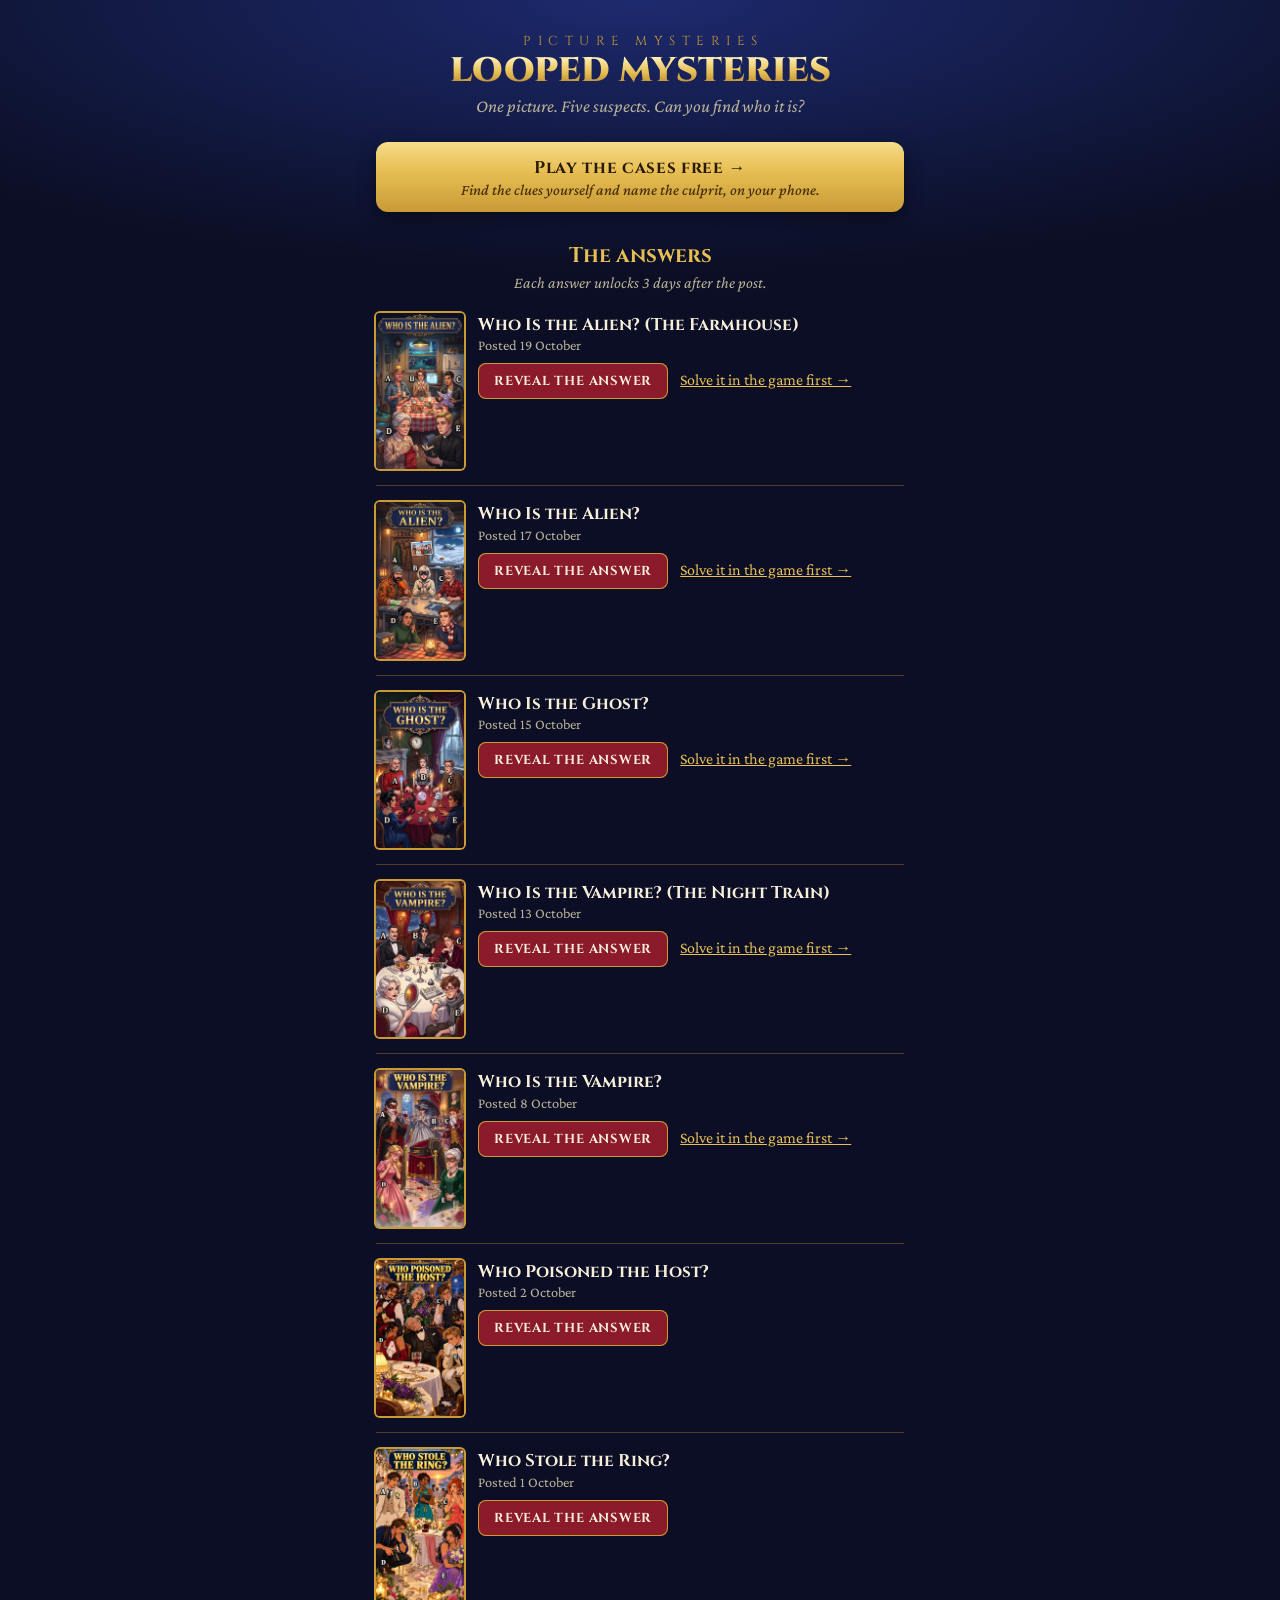
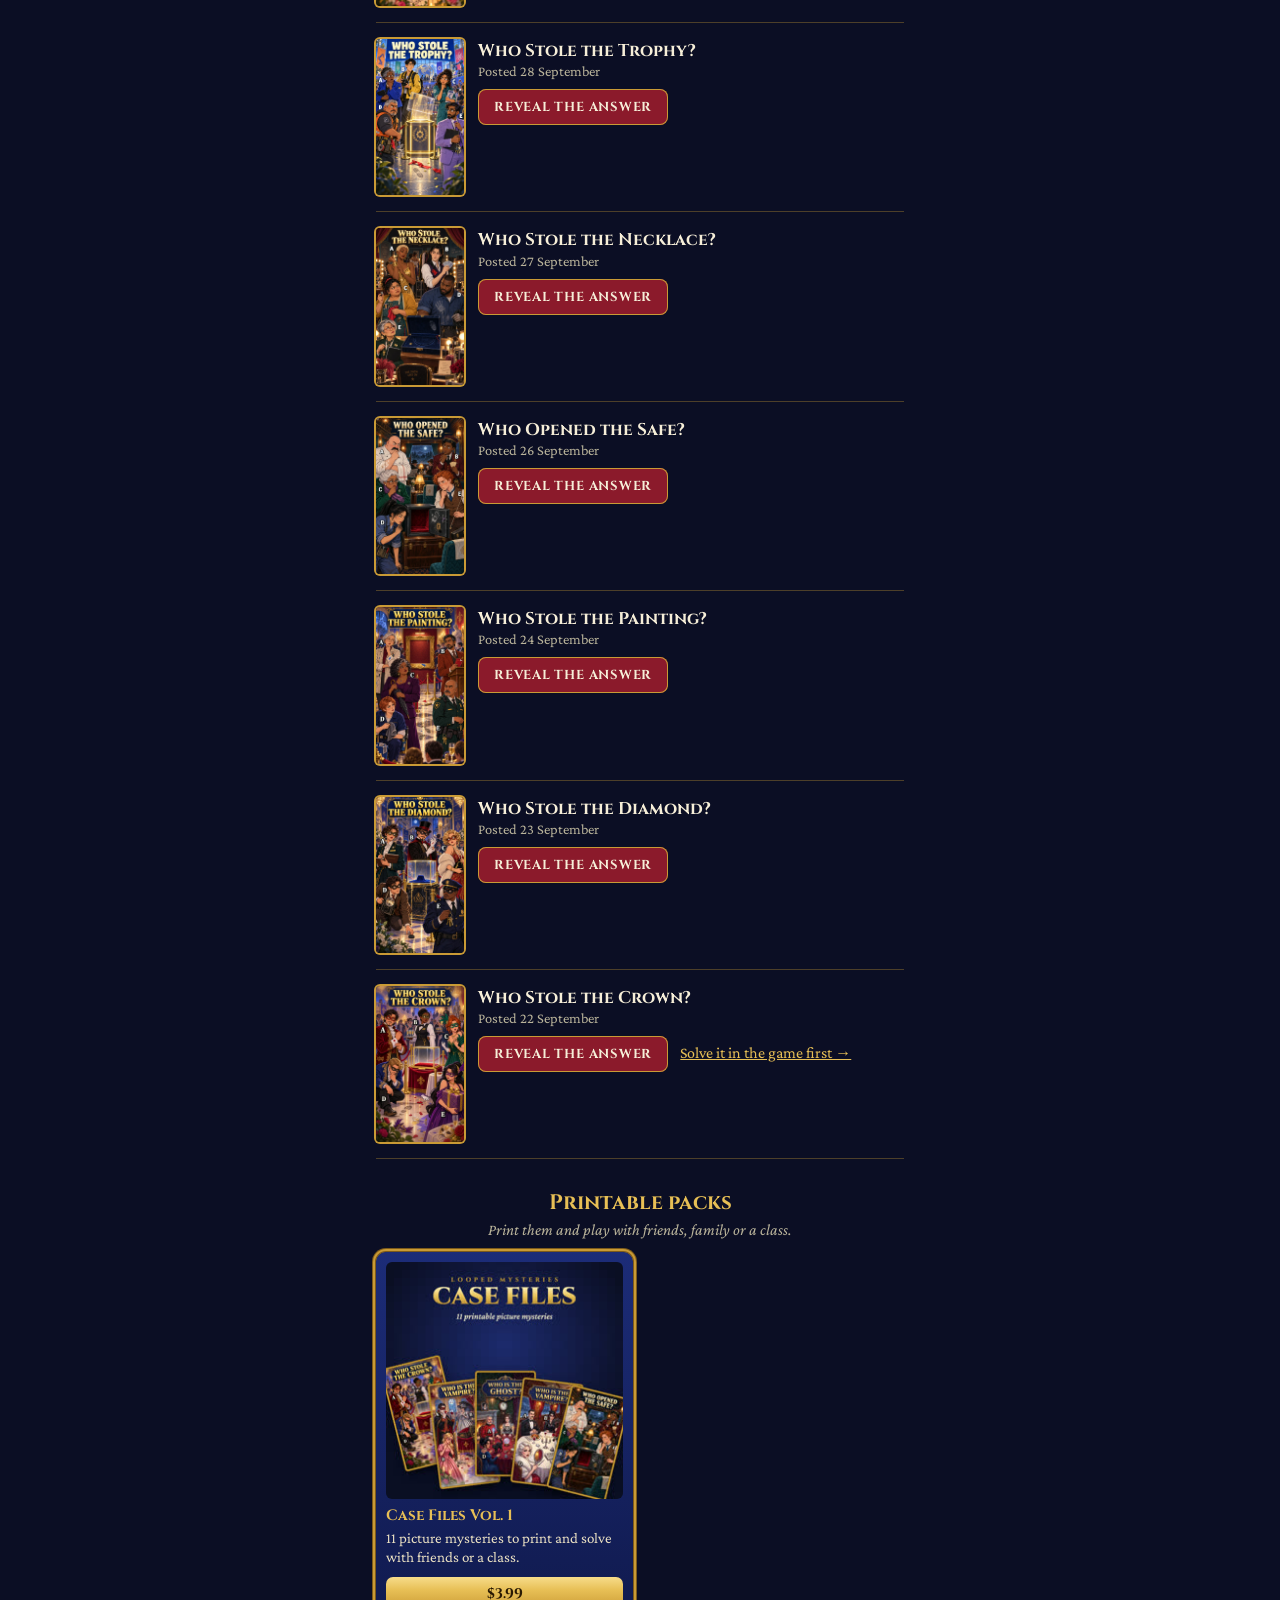
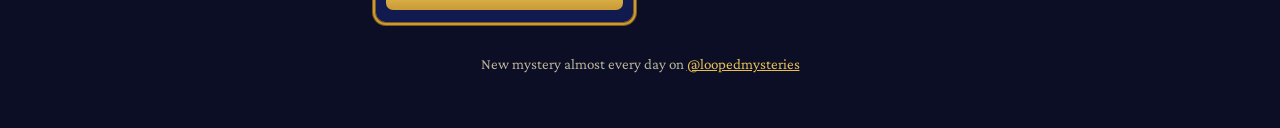
==== looped-mysteries/index.html @ f638a798 "Update Looped Mysteries answers page and game Co-Authored-By: Claude Opus 5.5 <noreply@anthropic.com" ====
<!doctype html>
<html lang="en">
<head>
<meta charset="utf-8" />
<meta name="viewport" content="width=device-width, initial-scale=1" />
<title>Looped Mysteries</title>
<meta name="description" content="Play the Looped Mysteries picture puzzles free on your phone, and check the answers to every case from Instagram." />
<meta name="theme-color" content="#0b0e24" />
<link rel="preconnect" href="https://fonts.googleapis.com" />
<link rel="preconnect" href="https://fonts.gstatic.com" crossorigin />
<link href="https://fonts.googleapis.com/css2?family=Cinzel:wght@700;900&family=Crimson+Pro:ital,wght@0,500;0,700;1,500&display=swap" rel="stylesheet" />
<style>
:root { --gold: #e7bf55; --gold-mid: #c99a35; --gold-deep: #7d5a1a; --ink: #0b0e24; --text: #f6eed8; --muted: #b9b39a; --wine: #8b1a2b; }
* { box-sizing: border-box; }
body { margin: 0; background: radial-gradient(ellipse 120% 50% at 50% 0%, #1d2a6e 0%, var(--ink) 60%) fixed, var(--ink);
  color: var(--text); font-family: 'Crimson Pro', Georgia, serif; font-size: 18px; }
main { max-width: 560px; margin: 0 auto; padding: 32px 16px 56px; }
.display { font-family: 'Cinzel', Georgia, serif; }
header { text-align: center; margin-bottom: 26px; }
header .kicker { font-size: 13px; letter-spacing: 0.5em; padding-left: 0.5em; color: var(--gold-mid); }
header h1 { margin: 4px 0 6px; font-size: 34px; font-weight: 900; line-height: 1.05;
  background: linear-gradient(180deg, #fff1b8 8%, var(--gold) 50%, #b0802a 92%); -webkit-background-clip: text; background-clip: text; color: transparent; }
header p { margin: 0; color: var(--muted); font-style: italic; }
section h2.title { margin: 30px 0 4px; text-align: center; font-family: 'Cinzel', Georgia, serif; font-size: 21px; color: var(--gold); }
section .lead { margin: 0 0 6px; text-align: center; color: var(--muted); font-style: italic; font-size: 16px; }
.packs { display: grid; grid-template-columns: 1fr 1fr; gap: 14px; margin-top: 14px; }
.pack { display: flex; flex-direction: column; padding: 10px 10px 12px; border-radius: 10px; text-decoration: none; color: var(--text);
  background: linear-gradient(180deg, #1c2c78, #101a4e); box-shadow: 0 0 0 1px var(--gold-deep), 0 0 0 3px var(--gold-mid), 0 0 0 4px var(--gold-deep); }
.pack img { width: 100%; aspect-ratio: 1; object-fit: cover; border-radius: 6px; margin-bottom: 8px; }
.pack b { font-family: 'Cinzel', Georgia, serif; font-size: 15px; line-height: 1.2; color: var(--gold); }
.pack span { flex: 1; margin: 4px 0 10px; font-size: 15px; line-height: 1.25; color: #e9dfc2; }
.pack .go { flex: none; margin: 0; padding: 7px 0; border-radius: 7px; text-align: center; background: linear-gradient(180deg, #f7dc8a, var(--gold) 40%, var(--gold-mid));
  color: #2a1a03; font-family: 'Cinzel', Georgia, serif; font-weight: 700; font-size: 14px; }
.solve { display: inline-block; margin-left: 12px; color: var(--gold); font-size: 16px; }
.play { display: block; margin: 0 0 22px; padding: 14px 18px; border-radius: 12px; text-align: center; text-decoration: none;
  background: linear-gradient(180deg, #f7dc8a, var(--gold) 40%, var(--gold-mid)); color: #2a1a03;
  font-family: 'Cinzel', Georgia, serif; font-weight: 700; font-size: 17px; letter-spacing: 0.04em; box-shadow: 0 6px 18px rgba(0,0,0,0.45); }
.play span { display: block; margin-top: 2px; font-family: 'Crimson Pro', Georgia, serif; font-weight: 500; font-style: italic; font-size: 15.5px; letter-spacing: 0; color: #4a3008; }
.cta-free { display: block; margin: 14px 0 0; text-align: center; color: var(--gold); font-size: 16.5px; }
.more { display: inline-block; margin-top: 8px; color: var(--gold); font-size: 16px; }
.case { display: grid; grid-template-columns: 88px minmax(0, 1fr); gap: 14px; padding: 16px 0; border-bottom: 1px solid rgba(201,154,53,0.35); }
.case img { width: 88px; aspect-ratio: 9 / 16; object-fit: cover; border-radius: 4px; box-shadow: 0 0 0 2px var(--gold-mid); }
.case h2 { margin: 2px 0 2px; font-family: 'Cinzel', Georgia, serif; font-size: 17px; line-height: 1.2; }
.case .date { color: var(--muted); font-size: 14.5px; margin-bottom: 10px; }
.reveal { padding: 9px 16px; border: 0; border-radius: 8px; cursor: pointer; background: var(--wine); color: var(--text);
  box-shadow: inset 0 0 0 1px var(--gold-mid); font-family: 'Cinzel', Georgia, serif; font-weight: 700; font-size: 13px; letter-spacing: 0.06em; }
.locked { color: var(--muted); font-style: italic; font-size: 16px; }
.answer { font-size: 17px; line-height: 1.4; }
.answer b { font-family: 'Cinzel', Georgia, serif; color: var(--gold); }
footer { margin-top: 34px; text-align: center; color: var(--muted); font-size: 15px; }
footer a { color: var(--gold); }
</style>
</head>
<body>
<main>
  <header>
    <div class="kicker display">PICTURE MYSTERIES</div>
    <h1 class="display">LOOPED MYSTERIES</h1>
    <p>One picture. Five suspects. Can you find who it is?</p>
  </header>
  <a class="play" href="play/">Play the cases free →<span>Find the clues yourself and name the culprit, on your phone.</span></a>
  <section>
    <h2 class="title">The answers</h2>
    <p class="lead">Each answer unlocks 3 days after the post.</p>
    <div id="list"></div>
  </section>
  <section id="shop">
    <h2 class="title">Printable packs</h2>
    <p class="lead">Print them and play with friends, family or a class.</p>
    <div class="packs" id="packs"></div>
  </section>
  <footer>New mystery almost every day on <a href="https://www.instagram.com/loopedmysteries/">@loopedmysteries</a></footer>
</main>
<script>
const PACKS = [{"url": "https://loopedmysteries.gumroad.com/l/case-files-vol-1", "image": "img/pack-vol1.jpg", "title": "Case Files Vol. 1", "text": "11 picture mysteries to print and solve with friends or a class.", "price": "$3.99"}, {"url": "https://loopedmysteries.gumroad.com/l/halloween-mystery-night", "image": "img/pack-halloween.jpg", "title": "Halloween Mystery Night", "text": "6 spooky cases plus invitations, ballot cards and a scoreboard for your party.", "price": "$4.99", "until": "2026-11-01"}];
const FREE_URL = "";
const UNLOCK_DAYS = 3;
const CASES = [{"id": "alien2", "title": "Who Is the Alien? (The Farmhouse)", "posted": "2026-10-19", "culprit": "E", "who": "The Preacher", "answer": "Look at the church picnic flyer on the fridge: the town's pastor is an old bald man. This young 'preacher' looks like the sketch on the news, his car is parked at the crop circle, and he is holding his Bible upside down.", "game": true}, {"id": "alien", "title": "Who Is the Alien?", "posted": "2026-10-17", "culprit": "E", "who": "The Glaciologist", "answer": "Look at the team photo: the real Glaciologist wears the same striped scarf, but he has a beard and glasses. Something walked in from that saucer tonight and took his place, almost perfectly.", "game": true}, {"id": "ghost", "title": "Who Is the Ghost?", "posted": "2026-10-15", "culprit": "D", "who": "The Heiress", "answer": "Look at the mantelpiece: a photograph tied with a black mourning ribbon, and the girl in it is the Heiress. Cats always know. That is why it hisses at her.", "game": true}, {"id": "train", "title": "Who Is the Vampire? (The Night Train)", "posted": "2026-10-13", "culprit": "E", "who": "The Student in the scarf", "answer": "Read the newspaper: BURIED YESTERDAY, above a photo of the Student. The stain on his scarf is where he was bitten. He died, and he rose again.", "game": true}, {"id": "vampire", "title": "Who Is the Vampire?", "posted": "2026-10-08", "culprit": "E", "who": "The Countess", "answer": "The portrait on the wall is three hundred years old, and it shows the Countess exactly as she stands tonight, down to the ruby brooch. She has not aged a day.", "game": true}, {"id": "host", "title": "Who Poisoned the Host?", "posted": "2026-10-02", "culprit": "C", "who": "The Doctor with the medicine case", "answer": "Poison comes in a vial, and the small cap lying beside the host's glass belongs to one. The Doctor is holding a tiny vial right now, and his medicine case is open.", "game": false}, {"id": "ring", "title": "Who Stole the Ring?", "posted": "2026-10-01", "culprit": "A", "who": "The Groom", "answer": "Everyone else is staring at the empty box. The Groom is looking away, and his left hand stays buried in his pocket. Cold feet, and a ring he was not ready to give.", "game": false}, {"id": "trophy", "title": "Who Stole the Trophy?", "posted": "2026-09-28", "culprit": "D", "who": "The Technician with the tool belt", "answer": "The ribbon around the stand was torn, and a scrap of the same red ribbon hangs from the Technician's tool belt. The heavy boot print beside it matches his work boots.", "game": false}, {"id": "necklace", "title": "Who Stole the Necklace?", "posted": "2026-09-27", "culprit": "A", "who": "The Singer in gold sequins", "answer": "The gold star sequin lies inside the empty hollow, exactly where the necklace was. Only a hand reaching in could drop it there, and the Singer's sequinned cuff has a gap.", "game": false}, {"id": "safe", "title": "Who Opened the Safe?", "posted": "2026-09-26", "culprit": "D", "who": "The Mechanic with oily hands", "answer": "The scratches around the keyhole mean the lock was forced with tools, not opened with a key. The dark smudge is grease, and the Mechanic's fingers are black with it.", "game": false}, {"id": "painting", "title": "Who Stole the Painting?", "posted": "2026-09-24", "culprit": "B", "who": "The Auctioneer with the red card", "answer": "The painting was unscrewed from its frame, and right beside the screwdriver lies a torn red triangle. It is the missing corner of the Auctioneer's red card.", "game": false}, {"id": "diamond", "title": "Who Stole the Diamond?", "posted": "2026-09-23", "culprit": "E", "who": "The Security Guard", "answer": "The case is closed and not a single pane is broken, so it was opened with a key and locked again. Only the Security Guard carries the keys.", "game": false}, {"id": "crown", "title": "Who Stole the Crown?", "posted": "2026-09-22", "culprit": "E", "who": "The Guest with the gift box", "answer": "A crown is far too big for a pocket. The Guest with the gift box is the only one with somewhere to hide it, at a ball where nobody else brought a gift.", "game": true}];

// Records a click event in GoatCounter when the counter is on; does nothing otherwise.
const track = (path, title) => window.goatcounter && window.goatcounter.count && window.goatcounter.count({ path, title, event: true });

const today = new Date();
document.querySelector('.play').addEventListener('click', () => track('click-play', 'Play the cases'));

const shop = document.getElementById('packs');
for (const pack of PACKS) {
  if (pack.until && today >= new Date(pack.until + 'T00:00:00')) continue;
  const card = document.createElement('a');
  card.className = 'pack';
  card.href = pack.url;
  card.innerHTML = `<img src="${pack.image}" alt="" loading="lazy" /><b>${pack.title}</b><span>${pack.text}</span><div class="go">${pack.price}</div>`;
  card.addEventListener('click', () => track(`click-pack-${pack.title}`, `Shop: ${pack.title}`));
  shop.append(card);
}
if (FREE_URL) {
  shop.insertAdjacentHTML('afterend', `<a class="cta-free" href="${FREE_URL}">Or try 3 printable cases for free →</a>`);
  document.querySelector('.cta-free').addEventListener('click', () => track('click-free-sample', 'Free sample link'));
}

const list = document.getElementById('list');
for (const c of CASES) {
  const posted = new Date(c.posted + 'T12:00:00');
  const unlock = new Date(posted.getTime() + UNLOCK_DAYS * 86400000);
  const row = document.createElement('div');
  row.className = 'case';
  row.innerHTML = `<img src="img/${c.id}.jpg" alt="" loading="lazy" />
    <div><h2>${c.title}</h2><div class="date">Posted ${posted.toLocaleDateString('en-GB', { day: 'numeric', month: 'long' })}</div><div class="slot"></div></div>`;
  const slot = row.querySelector('.slot');
  if (today < unlock) {
    slot.innerHTML = `<div class="locked">Still under investigation. Answer unlocks on ${unlock.toLocaleDateString('en-GB', { day: 'numeric', month: 'long' })}.</div>`;
  } else {
    const button = document.createElement('button');
    button.className = 'reveal';
    button.textContent = 'REVEAL THE ANSWER';
    button.addEventListener('click', () => {
      track(`reveal-${c.id}`, `Reveal: ${c.title}`);
      slot.innerHTML = `<div class="answer"><b>${c.culprit}</b> · ${c.who}. ${c.answer}</div>
        <a class="more" href="#shop">More mysteries to print ↓</a>`;
    });
    slot.append(button);
    // Cases that are in the web game: invite a try before the answer.
    if (c.game) {
      const solve = document.createElement('a');
      solve.className = 'solve';
      solve.href = `play/?case=${c.id}`;
      solve.textContent = 'Solve it in the game first →';
      solve.addEventListener('click', () => track(`click-solve-${c.id}`, `Solve in game: ${c.title}`));
      slot.append(solve);
    }
  }
  list.append(row);
}
</script>
</body>
</html>
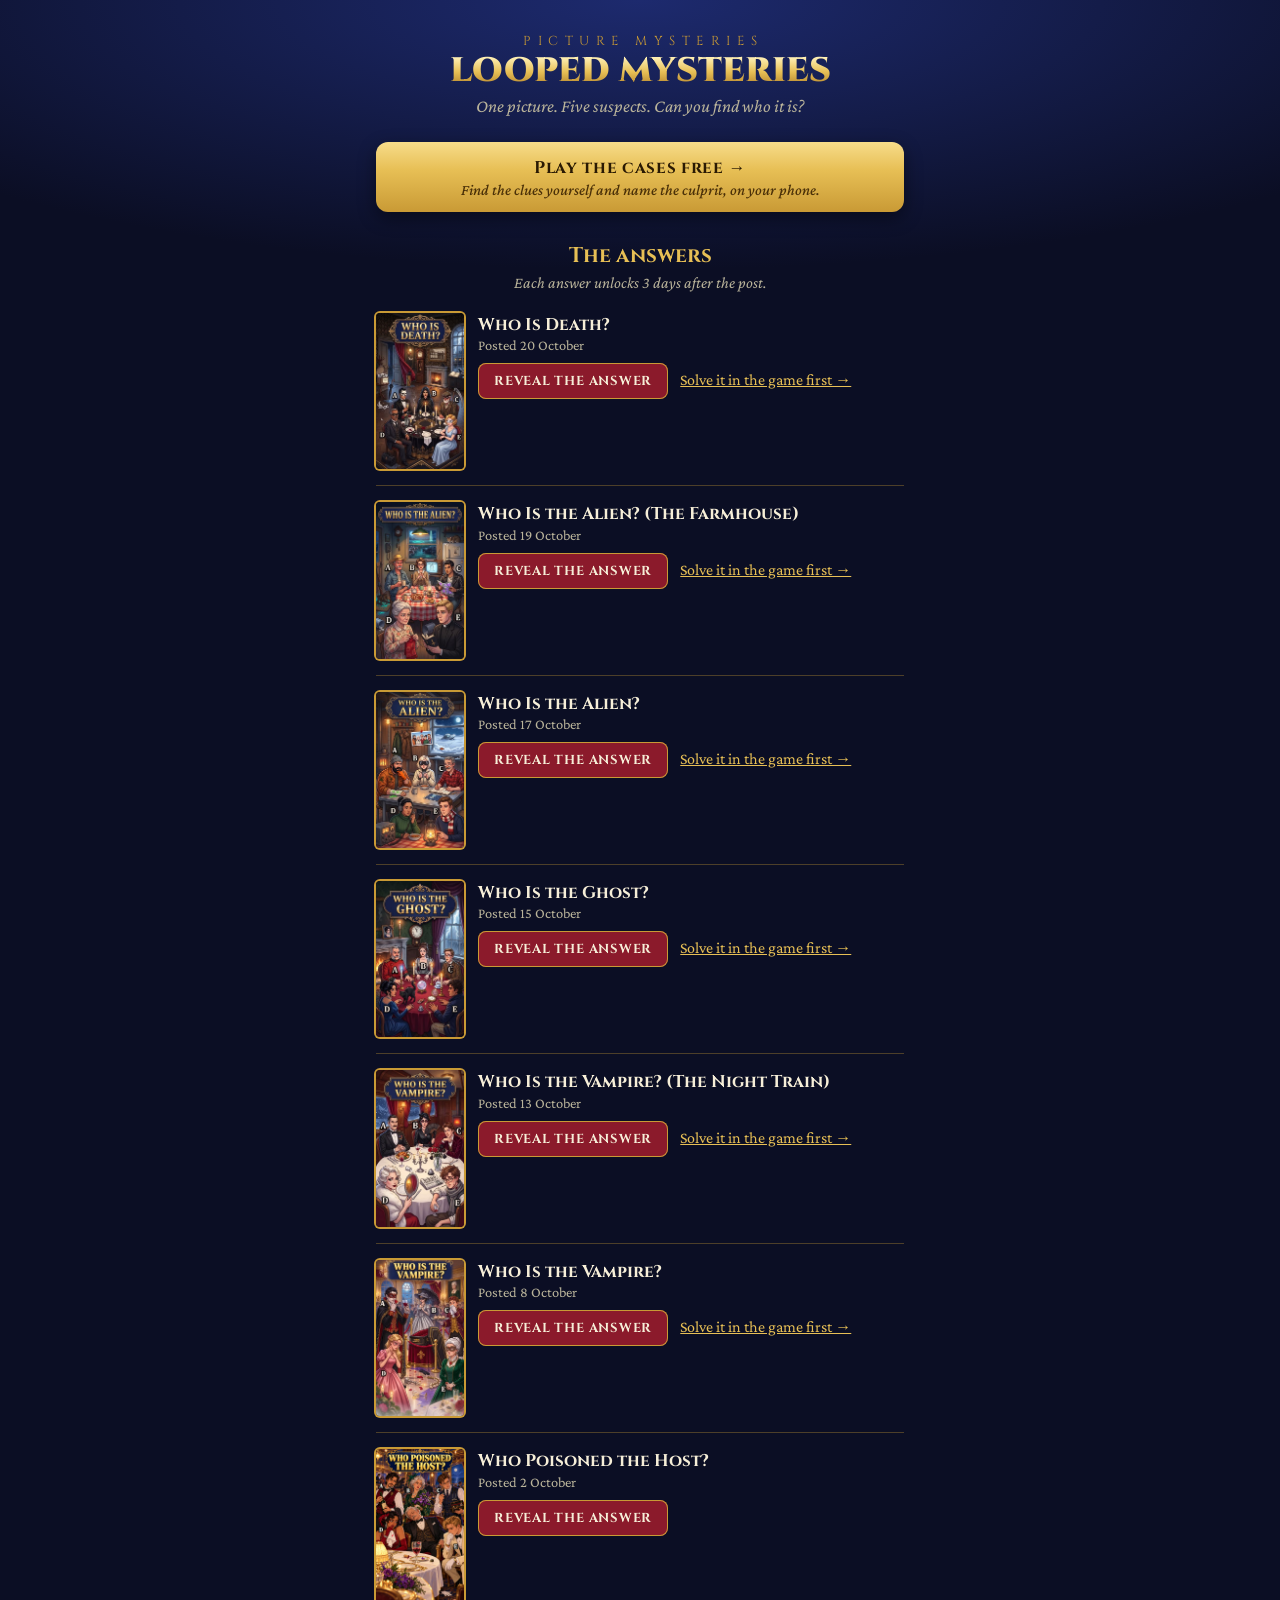
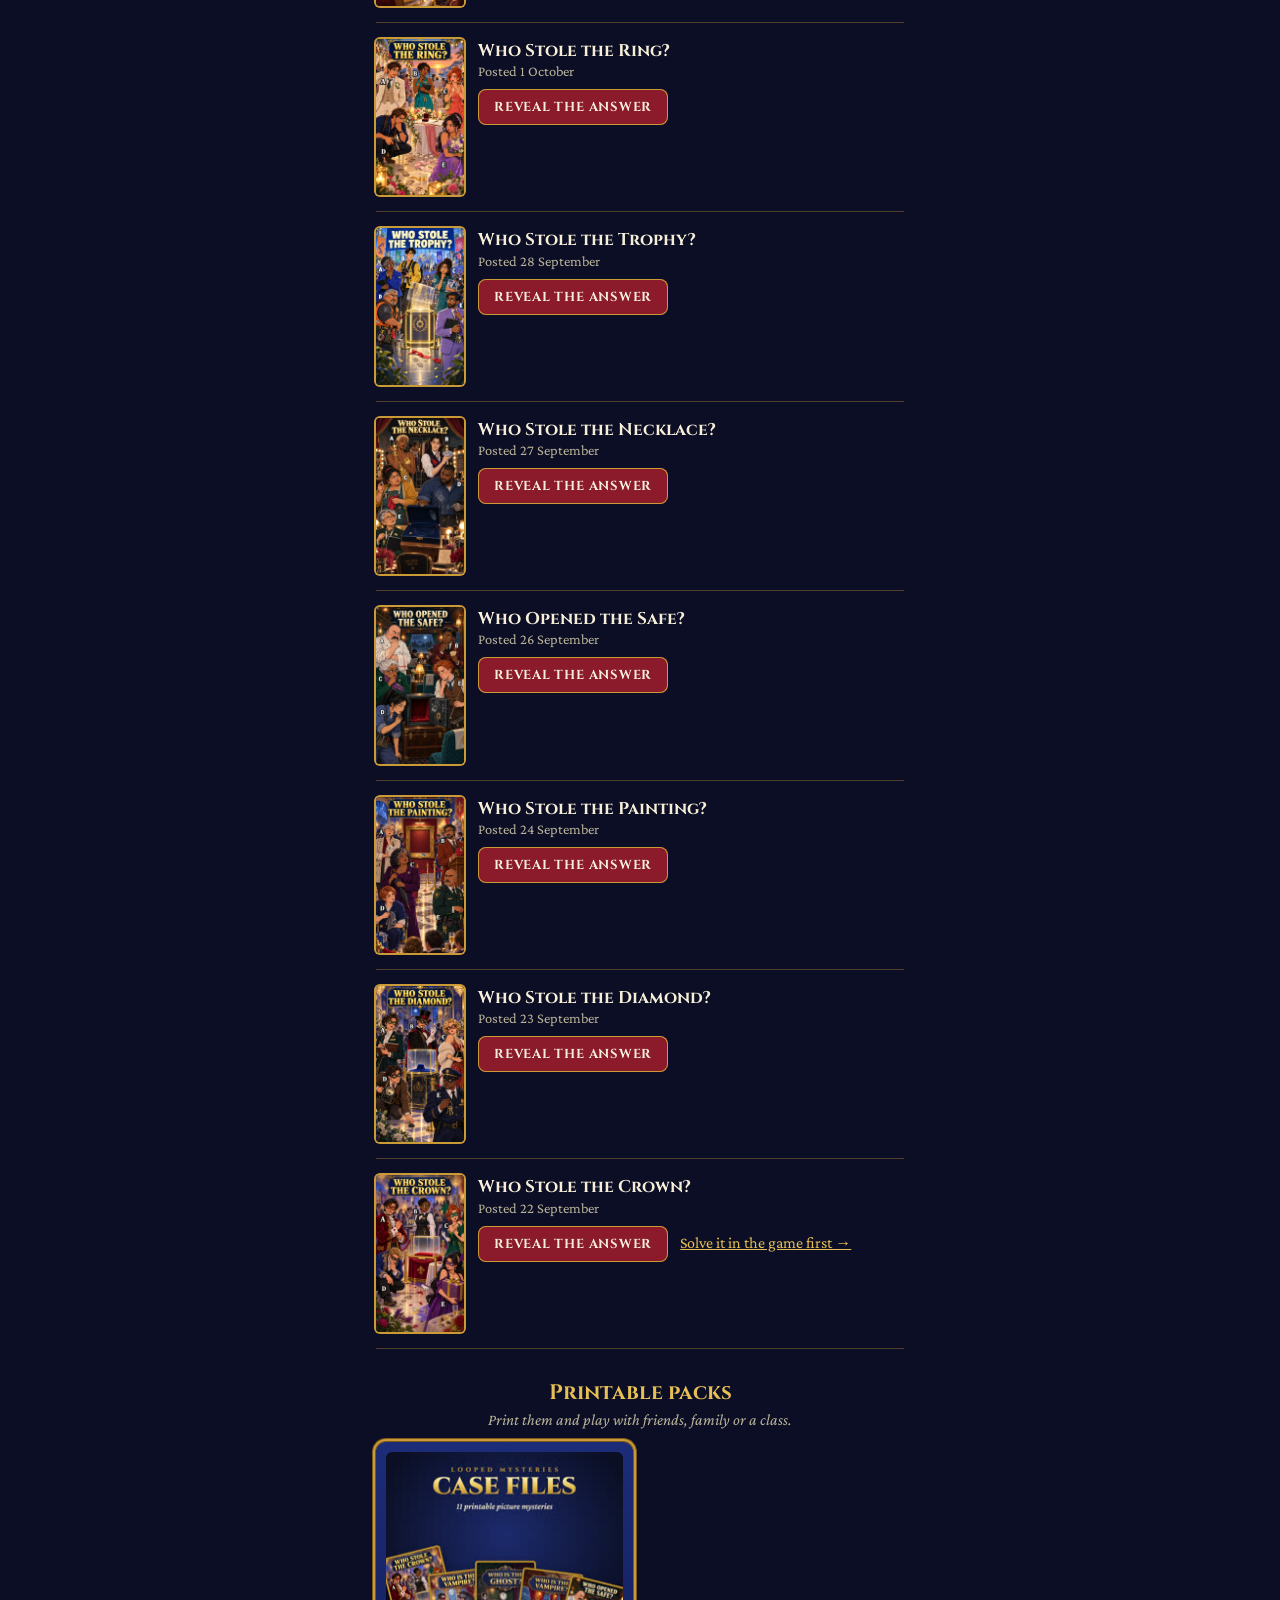
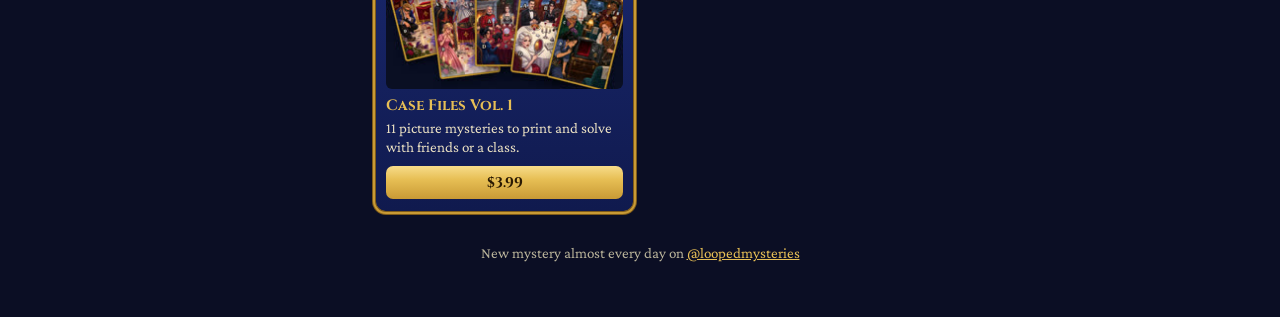
==== commit 6502b0ef: "Update Looped Mysteries answers page and game Co-Authored-By: Claude Opus 5.5 <noreply@anthropic.com" ====
--- a/looped-mysteries/index.html
+++ b/looped-mysteries/index.html
@@ -75,7 +75,7 @@
 const PACKS = [{"url": "https://loopedmysteries.gumroad.com/l/case-files-vol-1", "image": "img/pack-vol1.jpg", "title": "Case Files Vol. 1", "text": "11 picture mysteries to print and solve with friends or a class.", "price": "$3.99"}, {"url": "https://loopedmysteries.gumroad.com/l/halloween-mystery-night", "image": "img/pack-halloween.jpg", "title": "Halloween Mystery Night", "text": "6 spooky cases plus invitations, ballot cards and a scoreboard for your party.", "price": "$4.99", "until": "2026-11-01"}];
 const FREE_URL = "";
 const UNLOCK_DAYS = 3;
-const CASES = [{"id": "alien2", "title": "Who Is the Alien? (The Farmhouse)", "posted": "2026-10-19", "culprit": "E", "who": "The Preacher", "answer": "Look at the church picnic flyer on the fridge: the town's pastor is an old bald man. This young 'preacher' looks like the sketch on the news, his car is parked at the crop circle, and he is holding his Bible upside down.", "game": true}, {"id": "alien", "title": "Who Is the Alien?", "posted": "2026-10-17", "culprit": "E", "who": "The Glaciologist", "answer": "Look at the team photo: the real Glaciologist wears the same striped scarf, but he has a beard and glasses. Something walked in from that saucer tonight and took his place, almost perfectly.", "game": true}, {"id": "ghost", "title": "Who Is the Ghost?", "posted": "2026-10-15", "culprit": "D", "who": "The Heiress", "answer": "Look at the mantelpiece: a photograph tied with a black mourning ribbon, and the girl in it is the Heiress. Cats always know. That is why it hisses at her.", "game": true}, {"id": "train", "title": "Who Is the Vampire? (The Night Train)", "posted": "2026-10-13", "culprit": "E", "who": "The Student in the scarf", "answer": "Read the newspaper: BURIED YESTERDAY, above a photo of the Student. The stain on his scarf is where he was bitten. He died, and he rose again.", "game": true}, {"id": "vampire", "title": "Who Is the Vampire?", "posted": "2026-10-08", "culprit": "E", "who": "The Countess", "answer": "The portrait on the wall is three hundred years old, and it shows the Countess exactly as she stands tonight, down to the ruby brooch. She has not aged a day.", "game": true}, {"id": "host", "title": "Who Poisoned the Host?", "posted": "2026-10-02", "culprit": "C", "who": "The Doctor with the medicine case", "answer": "Poison comes in a vial, and the small cap lying beside the host's glass belongs to one. The Doctor is holding a tiny vial right now, and his medicine case is open.", "game": false}, {"id": "ring", "title": "Who Stole the Ring?", "posted": "2026-10-01", "culprit": "A", "who": "The Groom", "answer": "Everyone else is staring at the empty box. The Groom is looking away, and his left hand stays buried in his pocket. Cold feet, and a ring he was not ready to give.", "game": false}, {"id": "trophy", "title": "Who Stole the Trophy?", "posted": "2026-09-28", "culprit": "D", "who": "The Technician with the tool belt", "answer": "The ribbon around the stand was torn, and a scrap of the same red ribbon hangs from the Technician's tool belt. The heavy boot print beside it matches his work boots.", "game": false}, {"id": "necklace", "title": "Who Stole the Necklace?", "posted": "2026-09-27", "culprit": "A", "who": "The Singer in gold sequins", "answer": "The gold star sequin lies inside the empty hollow, exactly where the necklace was. Only a hand reaching in could drop it there, and the Singer's sequinned cuff has a gap.", "game": false}, {"id": "safe", "title": "Who Opened the Safe?", "posted": "2026-09-26", "culprit": "D", "who": "The Mechanic with oily hands", "answer": "The scratches around the keyhole mean the lock was forced with tools, not opened with a key. The dark smudge is grease, and the Mechanic's fingers are black with it.", "game": false}, {"id": "painting", "title": "Who Stole the Painting?", "posted": "2026-09-24", "culprit": "B", "who": "The Auctioneer with the red card", "answer": "The painting was unscrewed from its frame, and right beside the screwdriver lies a torn red triangle. It is the missing corner of the Auctioneer's red card.", "game": false}, {"id": "diamond", "title": "Who Stole the Diamond?", "posted": "2026-09-23", "culprit": "E", "who": "The Security Guard", "answer": "The case is closed and not a single pane is broken, so it was opened with a key and locked again. Only the Security Guard carries the keys.", "game": false}, {"id": "crown", "title": "Who Stole the Crown?", "posted": "2026-09-22", "culprit": "E", "who": "The Guest with the gift box", "answer": "A crown is far too big for a pocket. The Guest with the gift box is the only one with somewhere to hide it, at a ball where nobody else brought a gift.", "game": true}];
+const CASES = [{"id": "death", "title": "Who Is Death?", "posted": "2026-10-20", "culprit": "E", "who": "The Young Guest", "answer": "The appointment book on the sideboard says it: someone is expected tonight at 12:00. It is two minutes to midnight, and the Young Guest is keeping an eye on her watch. Every other sign of Death in this room has an ordinary explanation. Hers doesn't.", "game": true}, {"id": "alien2", "title": "Who Is the Alien? (The Farmhouse)", "posted": "2026-10-19", "culprit": "E", "who": "The Preacher", "answer": "Look at the church picnic flyer on the fridge: the town's pastor is an old bald man. This young 'preacher' looks like the sketch on the news, his car is parked at the crop circle, and he is holding his Bible upside down.", "game": true}, {"id": "alien", "title": "Who Is the Alien?", "posted": "2026-10-17", "culprit": "E", "who": "The Glaciologist", "answer": "Look at the team photo: the real Glaciologist wears the same striped scarf, but he has a beard and glasses. Something walked in from that saucer tonight and took his place, almost perfectly.", "game": true}, {"id": "ghost", "title": "Who Is the Ghost?", "posted": "2026-10-15", "culprit": "D", "who": "The Heiress", "answer": "Look at the mantelpiece: a photograph tied with a black mourning ribbon, and the girl in it is the Heiress. Cats always know. That is why it hisses at her.", "game": true}, {"id": "train", "title": "Who Is the Vampire? (The Night Train)", "posted": "2026-10-13", "culprit": "E", "who": "The Student in the scarf", "answer": "Read the newspaper: BURIED YESTERDAY, above a photo of the Student. The stain on his scarf is where he was bitten. He died, and he rose again.", "game": true}, {"id": "vampire", "title": "Who Is the Vampire?", "posted": "2026-10-08", "culprit": "E", "who": "The Countess", "answer": "The portrait on the wall is three hundred years old, and it shows the Countess exactly as she stands tonight, down to the ruby brooch. She has not aged a day.", "game": true}, {"id": "host", "title": "Who Poisoned the Host?", "posted": "2026-10-02", "culprit": "C", "who": "The Doctor with the medicine case", "answer": "Poison comes in a vial, and the small cap lying beside the host's glass belongs to one. The Doctor is holding a tiny vial right now, and his medicine case is open.", "game": false}, {"id": "ring", "title": "Who Stole the Ring?", "posted": "2026-10-01", "culprit": "A", "who": "The Groom", "answer": "Everyone else is staring at the empty box. The Groom is looking away, and his left hand stays buried in his pocket. Cold feet, and a ring he was not ready to give.", "game": false}, {"id": "trophy", "title": "Who Stole the Trophy?", "posted": "2026-09-28", "culprit": "D", "who": "The Technician with the tool belt", "answer": "The ribbon around the stand was torn, and a scrap of the same red ribbon hangs from the Technician's tool belt. The heavy boot print beside it matches his work boots.", "game": false}, {"id": "necklace", "title": "Who Stole the Necklace?", "posted": "2026-09-27", "culprit": "A", "who": "The Singer in gold sequins", "answer": "The gold star sequin lies inside the empty hollow, exactly where the necklace was. Only a hand reaching in could drop it there, and the Singer's sequinned cuff has a gap.", "game": false}, {"id": "safe", "title": "Who Opened the Safe?", "posted": "2026-09-26", "culprit": "D", "who": "The Mechanic with oily hands", "answer": "The scratches around the keyhole mean the lock was forced with tools, not opened with a key. The dark smudge is grease, and the Mechanic's fingers are black with it.", "game": false}, {"id": "painting", "title": "Who Stole the Painting?", "posted": "2026-09-24", "culprit": "B", "who": "The Auctioneer with the red card", "answer": "The painting was unscrewed from its frame, and right beside the screwdriver lies a torn red triangle. It is the missing corner of the Auctioneer's red card.", "game": false}, {"id": "diamond", "title": "Who Stole the Diamond?", "posted": "2026-09-23", "culprit": "E", "who": "The Security Guard", "answer": "The case is closed and not a single pane is broken, so it was opened with a key and locked again. Only the Security Guard carries the keys.", "game": false}, {"id": "crown", "title": "Who Stole the Crown?", "posted": "2026-09-22", "culprit": "E", "who": "The Guest with the gift box", "answer": "A crown is far too big for a pocket. The Guest with the gift box is the only one with somewhere to hide it, at a ball where nobody else brought a gift.", "game": true}];
 
 // Records a click event in GoatCounter when the counter is on; does nothing otherwise.
 const track = (path, title) => window.goatcounter && window.goatcounter.count && window.goatcounter.count({ path, title, event: true });
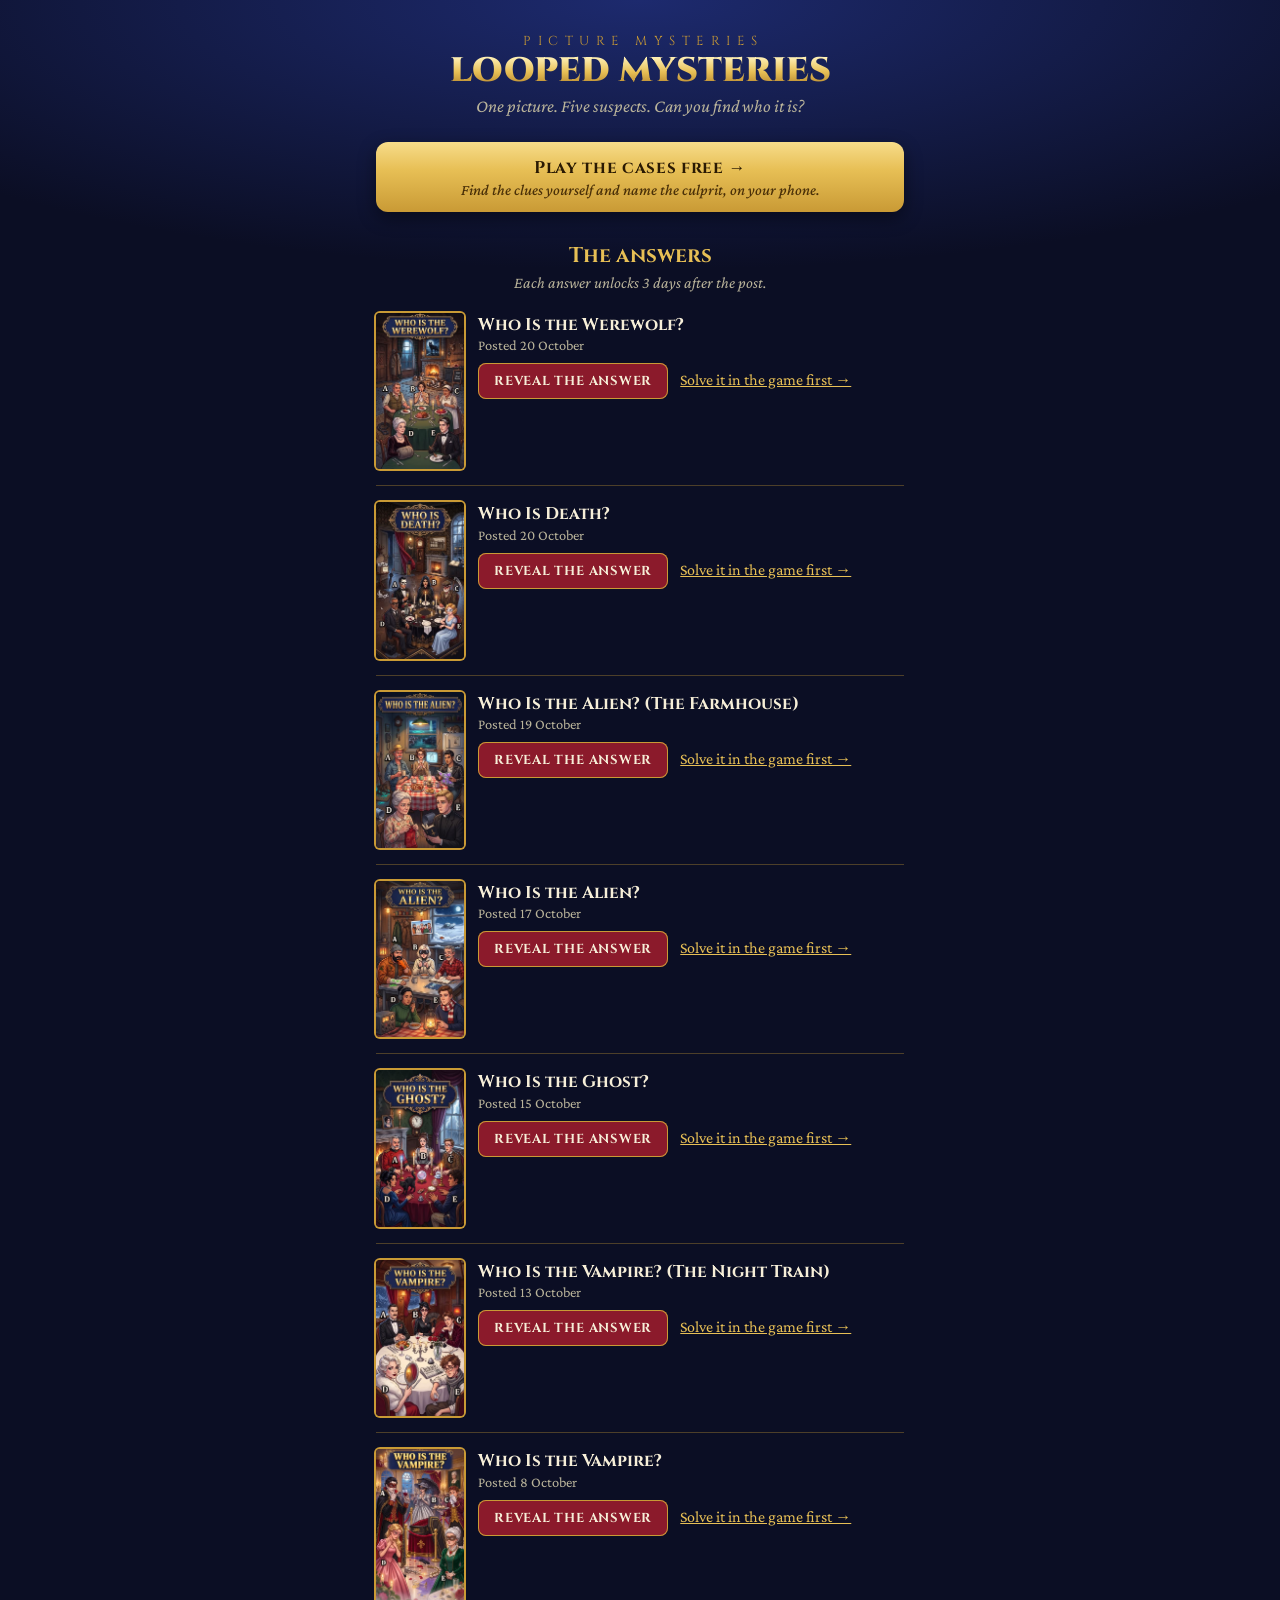
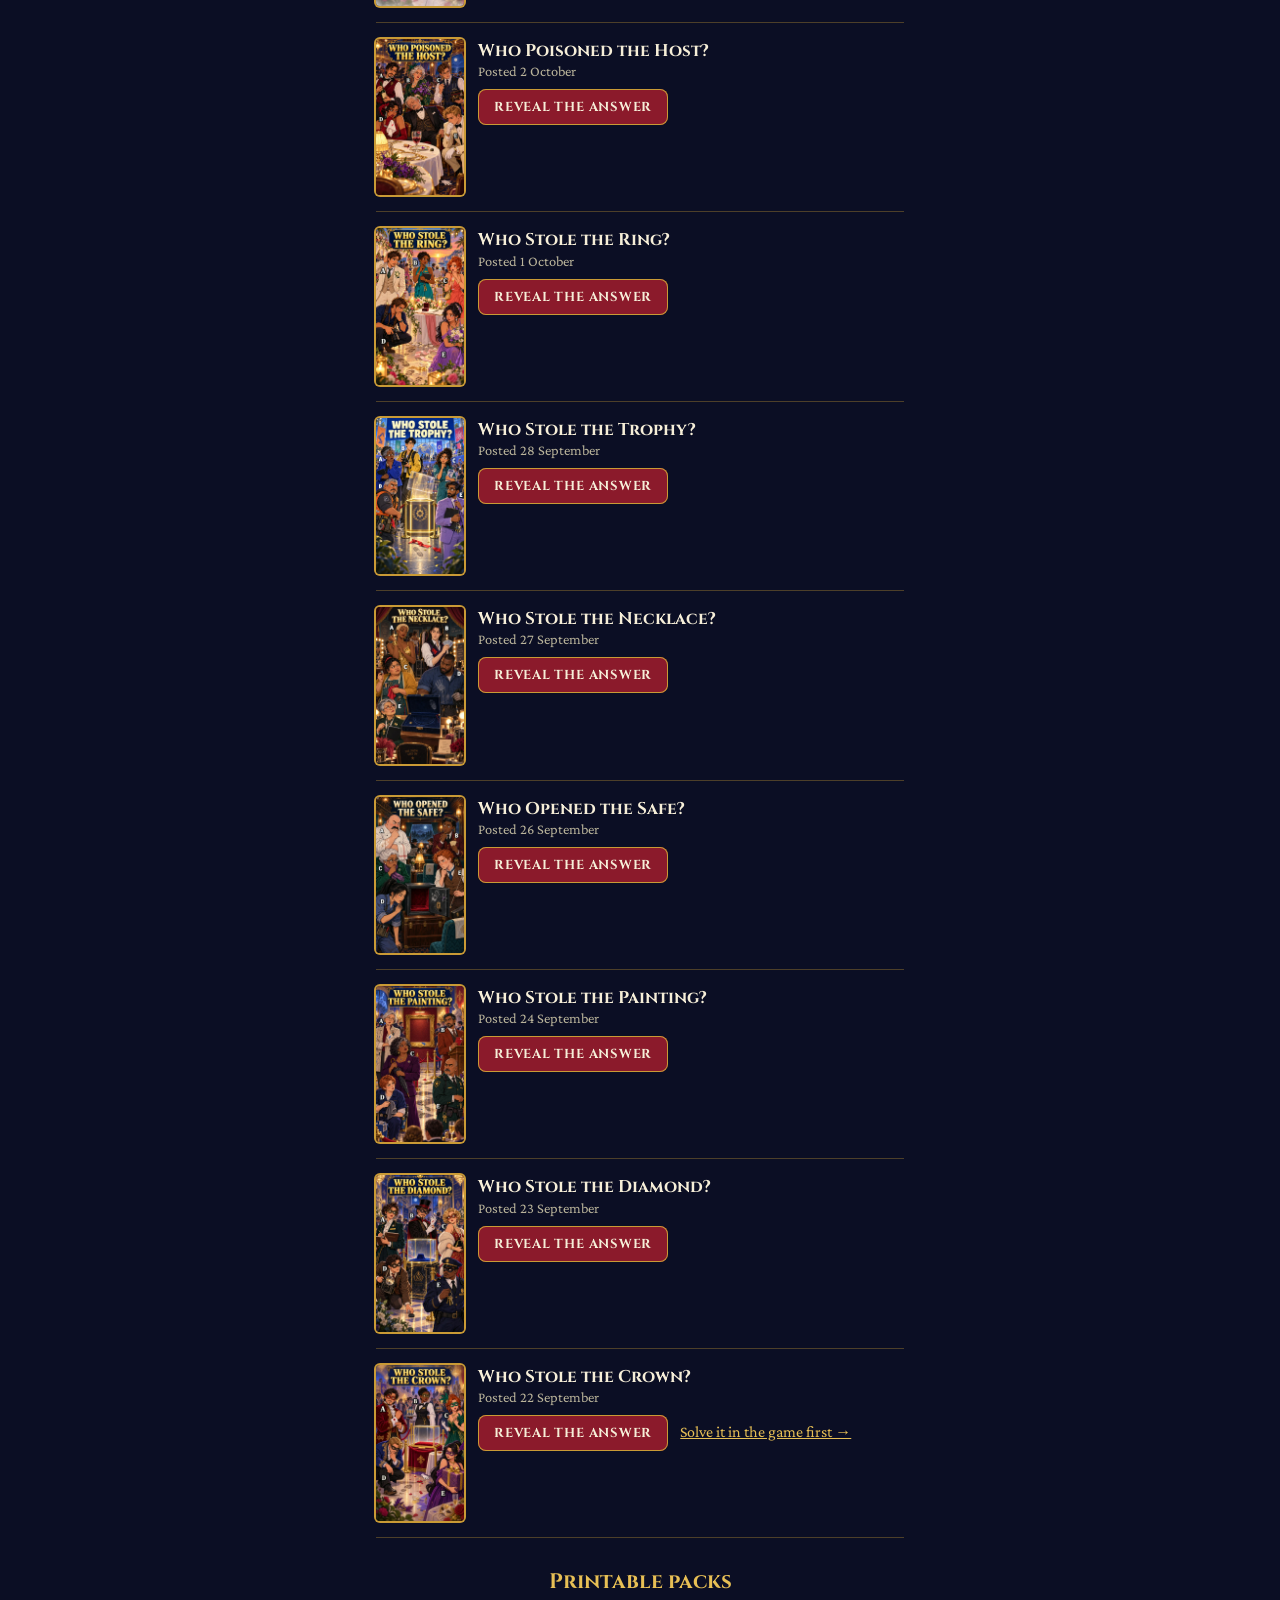
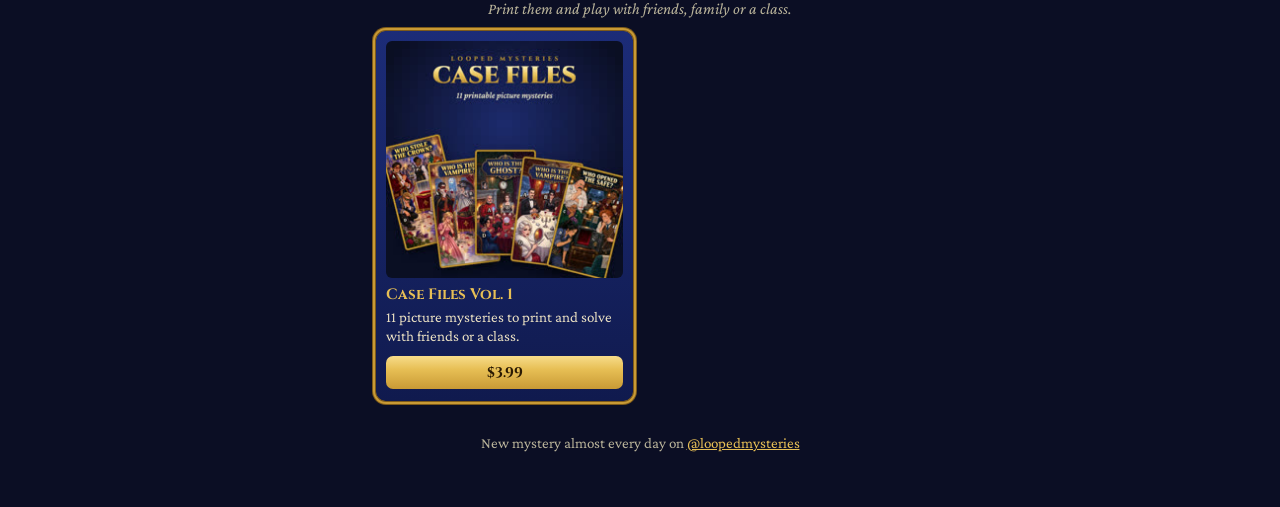
==== commit a6523f98: "Update Looped Mysteries answers page and game Co-Authored-By: Claude Opus 5.5 <noreply@anthropic.com" ====
--- a/looped-mysteries/index.html
+++ b/looped-mysteries/index.html
@@ -75,7 +75,7 @@
 const PACKS = [{"url": "https://loopedmysteries.gumroad.com/l/case-files-vol-1", "image": "img/pack-vol1.jpg", "title": "Case Files Vol. 1", "text": "11 picture mysteries to print and solve with friends or a class.", "price": "$3.99"}, {"url": "https://loopedmysteries.gumroad.com/l/halloween-mystery-night", "image": "img/pack-halloween.jpg", "title": "Halloween Mystery Night", "text": "6 spooky cases plus invitations, ballot cards and a scoreboard for your party.", "price": "$4.99", "until": "2026-11-01"}];
 const FREE_URL = "";
 const UNLOCK_DAYS = 3;
-const CASES = [{"id": "death", "title": "Who Is Death?", "posted": "2026-10-20", "culprit": "E", "who": "The Young Guest", "answer": "The appointment book on the sideboard says it: someone is expected tonight at 12:00. It is two minutes to midnight, and the Young Guest is keeping an eye on her watch. Every other sign of Death in this room has an ordinary explanation. Hers doesn't.", "game": true}, {"id": "alien2", "title": "Who Is the Alien? (The Farmhouse)", "posted": "2026-10-19", "culprit": "E", "who": "The Preacher", "answer": "Look at the church picnic flyer on the fridge: the town's pastor is an old bald man. This young 'preacher' looks like the sketch on the news, his car is parked at the crop circle, and he is holding his Bible upside down.", "game": true}, {"id": "alien", "title": "Who Is the Alien?", "posted": "2026-10-17", "culprit": "E", "who": "The Glaciologist", "answer": "Look at the team photo: the real Glaciologist wears the same striped scarf, but he has a beard and glasses. Something walked in from that saucer tonight and took his place, almost perfectly.", "game": true}, {"id": "ghost", "title": "Who Is the Ghost?", "posted": "2026-10-15", "culprit": "D", "who": "The Heiress", "answer": "Look at the mantelpiece: a photograph tied with a black mourning ribbon, and the girl in it is the Heiress. Cats always know. That is why it hisses at her.", "game": true}, {"id": "train", "title": "Who Is the Vampire? (The Night Train)", "posted": "2026-10-13", "culprit": "E", "who": "The Student in the scarf", "answer": "Read the newspaper: BURIED YESTERDAY, above a photo of the Student. The stain on his scarf is where he was bitten. He died, and he rose again.", "game": true}, {"id": "vampire", "title": "Who Is the Vampire?", "posted": "2026-10-08", "culprit": "E", "who": "The Countess", "answer": "The portrait on the wall is three hundred years old, and it shows the Countess exactly as she stands tonight, down to the ruby brooch. She has not aged a day.", "game": true}, {"id": "host", "title": "Who Poisoned the Host?", "posted": "2026-10-02", "culprit": "C", "who": "The Doctor with the medicine case", "answer": "Poison comes in a vial, and the small cap lying beside the host's glass belongs to one. The Doctor is holding a tiny vial right now, and his medicine case is open.", "game": false}, {"id": "ring", "title": "Who Stole the Ring?", "posted": "2026-10-01", "culprit": "A", "who": "The Groom", "answer": "Everyone else is staring at the empty box. The Groom is looking away, and his left hand stays buried in his pocket. Cold feet, and a ring he was not ready to give.", "game": false}, {"id": "trophy", "title": "Who Stole the Trophy?", "posted": "2026-09-28", "culprit": "D", "who": "The Technician with the tool belt", "answer": "The ribbon around the stand was torn, and a scrap of the same red ribbon hangs from the Technician's tool belt. The heavy boot print beside it matches his work boots.", "game": false}, {"id": "necklace", "title": "Who Stole the Necklace?", "posted": "2026-09-27", "culprit": "A", "who": "The Singer in gold sequins", "answer": "The gold star sequin lies inside the empty hollow, exactly where the necklace was. Only a hand reaching in could drop it there, and the Singer's sequinned cuff has a gap.", "game": false}, {"id": "safe", "title": "Who Opened the Safe?", "posted": "2026-09-26", "culprit": "D", "who": "The Mechanic with oily hands", "answer": "The scratches around the keyhole mean the lock was forced with tools, not opened with a key. The dark smudge is grease, and the Mechanic's fingers are black with it.", "game": false}, {"id": "painting", "title": "Who Stole the Painting?", "posted": "2026-09-24", "culprit": "B", "who": "The Auctioneer with the red card", "answer": "The painting was unscrewed from its frame, and right beside the screwdriver lies a torn red triangle. It is the missing corner of the Auctioneer's red card.", "game": false}, {"id": "diamond", "title": "Who Stole the Diamond?", "posted": "2026-09-23", "culprit": "E", "who": "The Security Guard", "answer": "The case is closed and not a single pane is broken, so it was opened with a key and locked again. Only the Security Guard carries the keys.", "game": false}, {"id": "crown", "title": "Who Stole the Crown?", "posted": "2026-09-22", "culprit": "E", "who": "The Guest with the gift box", "answer": "A crown is far too big for a pocket. The Guest with the gift box is the only one with somewhere to hide it, at a ball where nobody else brought a gift.", "game": true}];
+const CASES = [{"id": "werewolf", "title": "Who Is the Werewolf?", "posted": "2026-10-20", "culprit": "E", "who": "The Young Lord", "answer": "The wolf in the painting has a pale streak on its head, just like the white streak in the Young Lord's hair. And he is the one guest who won't touch silver: gloves on at dinner, a wooden spoon, his silver fork and knife left alone.", "game": true}, {"id": "death", "title": "Who Is Death?", "posted": "2026-10-20", "culprit": "E", "who": "The Young Guest", "answer": "The appointment book on the sideboard says it: someone is expected tonight at 12:00. It is two minutes to midnight, and the Young Guest is keeping an eye on her watch. Every other sign of Death in this room has an ordinary explanation. Hers doesn't.", "game": true}, {"id": "alien2", "title": "Who Is the Alien? (The Farmhouse)", "posted": "2026-10-19", "culprit": "E", "who": "The Preacher", "answer": "Look at the church picnic flyer on the fridge: the town's pastor is an old bald man. This young 'preacher' looks like the sketch on the news, his car is parked at the crop circle, and he is holding his Bible upside down.", "game": true}, {"id": "alien", "title": "Who Is the Alien?", "posted": "2026-10-17", "culprit": "E", "who": "The Glaciologist", "answer": "Look at the team photo: the real Glaciologist wears the same striped scarf, but he has a beard and glasses. Something walked in from that saucer tonight and took his place, almost perfectly.", "game": true}, {"id": "ghost", "title": "Who Is the Ghost?", "posted": "2026-10-15", "culprit": "D", "who": "The Heiress", "answer": "Look at the mantelpiece: a photograph tied with a black mourning ribbon, and the girl in it is the Heiress. Cats always know. That is why it hisses at her.", "game": true}, {"id": "train", "title": "Who Is the Vampire? (The Night Train)", "posted": "2026-10-13", "culprit": "E", "who": "The Student in the scarf", "answer": "Read the newspaper: BURIED YESTERDAY, above a photo of the Student. The stain on his scarf is where he was bitten. He died, and he rose again.", "game": true}, {"id": "vampire", "title": "Who Is the Vampire?", "posted": "2026-10-08", "culprit": "E", "who": "The Countess", "answer": "The portrait on the wall is three hundred years old, and it shows the Countess exactly as she stands tonight, down to the ruby brooch. She has not aged a day.", "game": true}, {"id": "host", "title": "Who Poisoned the Host?", "posted": "2026-10-02", "culprit": "C", "who": "The Doctor with the medicine case", "answer": "Poison comes in a vial, and the small cap lying beside the host's glass belongs to one. The Doctor is holding a tiny vial right now, and his medicine case is open.", "game": false}, {"id": "ring", "title": "Who Stole the Ring?", "posted": "2026-10-01", "culprit": "A", "who": "The Groom", "answer": "Everyone else is staring at the empty box. The Groom is looking away, and his left hand stays buried in his pocket. Cold feet, and a ring he was not ready to give.", "game": false}, {"id": "trophy", "title": "Who Stole the Trophy?", "posted": "2026-09-28", "culprit": "D", "who": "The Technician with the tool belt", "answer": "The ribbon around the stand was torn, and a scrap of the same red ribbon hangs from the Technician's tool belt. The heavy boot print beside it matches his work boots.", "game": false}, {"id": "necklace", "title": "Who Stole the Necklace?", "posted": "2026-09-27", "culprit": "A", "who": "The Singer in gold sequins", "answer": "The gold star sequin lies inside the empty hollow, exactly where the necklace was. Only a hand reaching in could drop it there, and the Singer's sequinned cuff has a gap.", "game": false}, {"id": "safe", "title": "Who Opened the Safe?", "posted": "2026-09-26", "culprit": "D", "who": "The Mechanic with oily hands", "answer": "The scratches around the keyhole mean the lock was forced with tools, not opened with a key. The dark smudge is grease, and the Mechanic's fingers are black with it.", "game": false}, {"id": "painting", "title": "Who Stole the Painting?", "posted": "2026-09-24", "culprit": "B", "who": "The Auctioneer with the red card", "answer": "The painting was unscrewed from its frame, and right beside the screwdriver lies a torn red triangle. It is the missing corner of the Auctioneer's red card.", "game": false}, {"id": "diamond", "title": "Who Stole the Diamond?", "posted": "2026-09-23", "culprit": "E", "who": "The Security Guard", "answer": "The case is closed and not a single pane is broken, so it was opened with a key and locked again. Only the Security Guard carries the keys.", "game": false}, {"id": "crown", "title": "Who Stole the Crown?", "posted": "2026-09-22", "culprit": "E", "who": "The Guest with the gift box", "answer": "A crown is far too big for a pocket. The Guest with the gift box is the only one with somewhere to hide it, at a ball where nobody else brought a gift.", "game": true}];
 
 // Records a click event in GoatCounter when the counter is on; does nothing otherwise.
 const track = (path, title) => window.goatcounter && window.goatcounter.count && window.goatcounter.count({ path, title, event: true });
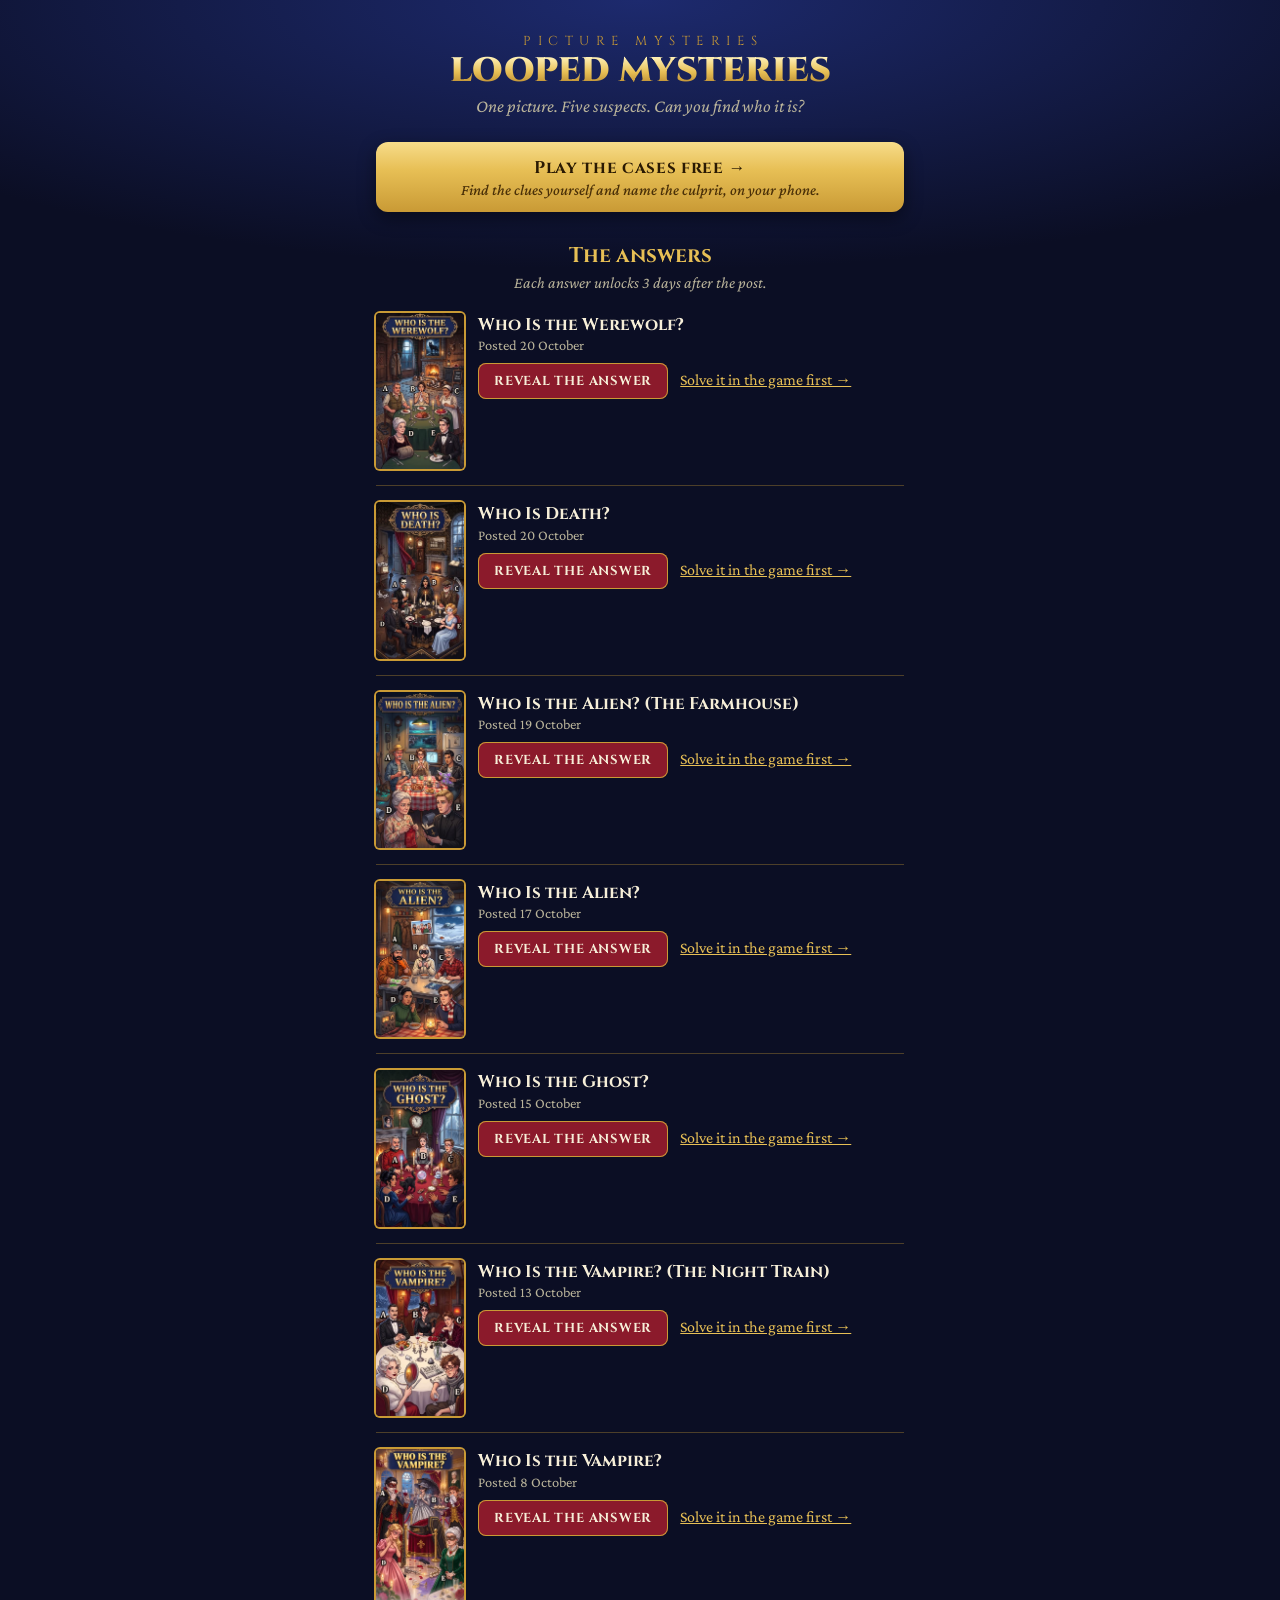
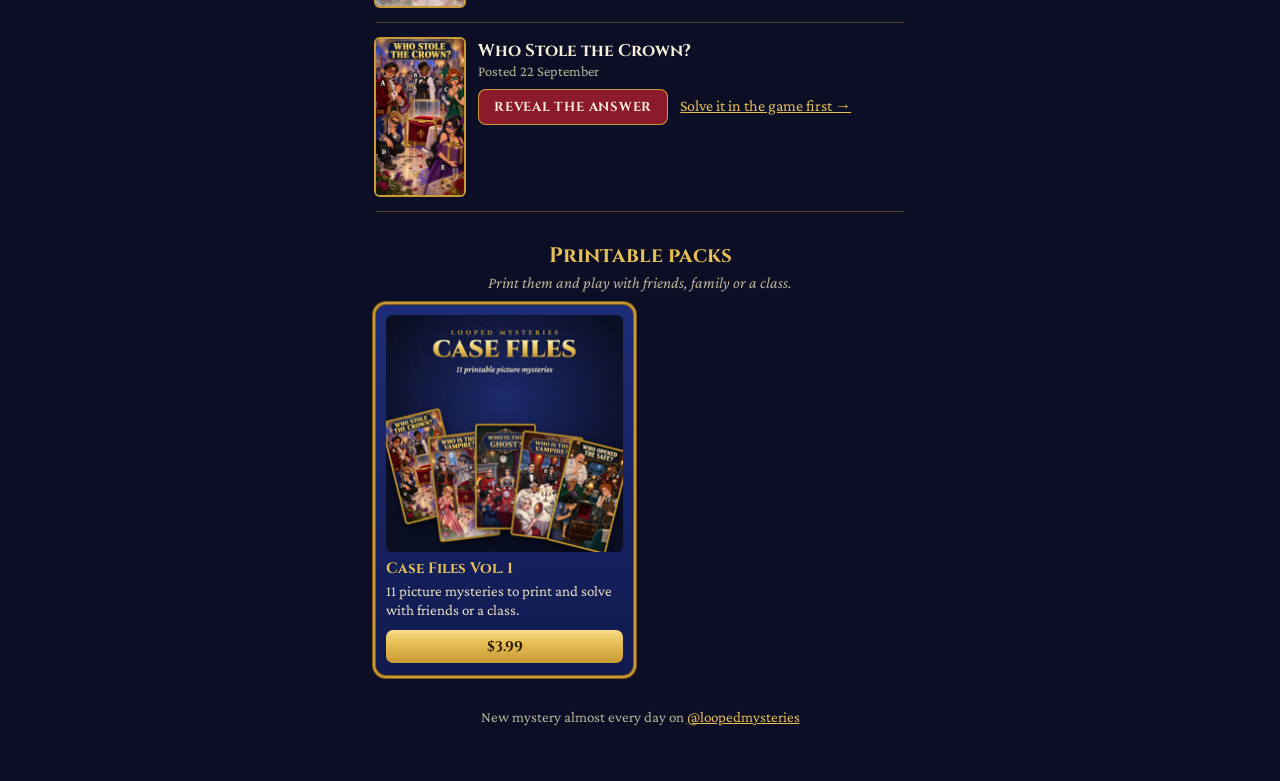
==== commit 1280f159: "Update Looped Mysteries answers page and game Co-Authored-By: Claude Opus 5.5 <noreply@anthropic.com" ====
--- a/looped-mysteries/index.html
+++ b/looped-mysteries/index.html
@@ -45,6 +45,10 @@
 .reveal { padding: 9px 16px; border: 0; border-radius: 8px; cursor: pointer; background: var(--wine); color: var(--text);
   box-shadow: inset 0 0 0 1px var(--gold-mid); font-family: 'Cinzel', Georgia, serif; font-weight: 700; font-size: 13px; letter-spacing: 0.06em; }
 .locked { color: var(--muted); font-style: italic; font-size: 16px; }
+.reveal.early { display: inline-block; margin-top: 10px; padding: 10px 16px; text-decoration: none; color: #1a1206;
+  background: linear-gradient(180deg, #f7dc8a 0%, var(--gold) 45%, var(--gold-mid) 100%); box-shadow: 0 4px 12px rgba(0,0,0,0.4); }
+.reveal.early small { display: block; margin-top: 3px; font-family: 'Crimson Pro', Georgia, serif; font-weight: 500; font-style: italic;
+  font-size: 14px; letter-spacing: 0; text-transform: none; color: #3a2a10; }
 .answer { font-size: 17px; line-height: 1.4; }
 .answer b { font-family: 'Cinzel', Georgia, serif; color: var(--gold); }
 footer { margin-top: 34px; text-align: center; color: var(--muted); font-size: 15px; }
@@ -75,7 +79,7 @@
 const PACKS = [{"url": "https://loopedmysteries.gumroad.com/l/case-files-vol-1", "image": "img/pack-vol1.jpg", "title": "Case Files Vol. 1", "text": "11 picture mysteries to print and solve with friends or a class.", "price": "$3.99"}, {"url": "https://loopedmysteries.gumroad.com/l/halloween-mystery-night", "image": "img/pack-halloween.jpg", "title": "Halloween Mystery Night", "text": "6 spooky cases plus invitations, ballot cards and a scoreboard for your party.", "price": "$4.99", "until": "2026-11-01"}];
 const FREE_URL = "";
 const UNLOCK_DAYS = 3;
-const CASES = [{"id": "werewolf", "title": "Who Is the Werewolf?", "posted": "2026-10-20", "culprit": "E", "who": "The Young Lord", "answer": "The wolf in the painting has a pale streak on its head, just like the white streak in the Young Lord's hair. And he is the one guest who won't touch silver: gloves on at dinner, a wooden spoon, his silver fork and knife left alone.", "game": true}, {"id": "death", "title": "Who Is Death?", "posted": "2026-10-20", "culprit": "E", "who": "The Young Guest", "answer": "The appointment book on the sideboard says it: someone is expected tonight at 12:00. It is two minutes to midnight, and the Young Guest is keeping an eye on her watch. Every other sign of Death in this room has an ordinary explanation. Hers doesn't.", "game": true}, {"id": "alien2", "title": "Who Is the Alien? (The Farmhouse)", "posted": "2026-10-19", "culprit": "E", "who": "The Preacher", "answer": "Look at the church picnic flyer on the fridge: the town's pastor is an old bald man. This young 'preacher' looks like the sketch on the news, his car is parked at the crop circle, and he is holding his Bible upside down.", "game": true}, {"id": "alien", "title": "Who Is the Alien?", "posted": "2026-10-17", "culprit": "E", "who": "The Glaciologist", "answer": "Look at the team photo: the real Glaciologist wears the same striped scarf, but he has a beard and glasses. Something walked in from that saucer tonight and took his place, almost perfectly.", "game": true}, {"id": "ghost", "title": "Who Is the Ghost?", "posted": "2026-10-15", "culprit": "D", "who": "The Heiress", "answer": "Look at the mantelpiece: a photograph tied with a black mourning ribbon, and the girl in it is the Heiress. Cats always know. That is why it hisses at her.", "game": true}, {"id": "train", "title": "Who Is the Vampire? (The Night Train)", "posted": "2026-10-13", "culprit": "E", "who": "The Student in the scarf", "answer": "Read the newspaper: BURIED YESTERDAY, above a photo of the Student. The stain on his scarf is where he was bitten. He died, and he rose again.", "game": true}, {"id": "vampire", "title": "Who Is the Vampire?", "posted": "2026-10-08", "culprit": "E", "who": "The Countess", "answer": "The portrait on the wall is three hundred years old, and it shows the Countess exactly as she stands tonight, down to the ruby brooch. She has not aged a day.", "game": true}, {"id": "host", "title": "Who Poisoned the Host?", "posted": "2026-10-02", "culprit": "C", "who": "The Doctor with the medicine case", "answer": "Poison comes in a vial, and the small cap lying beside the host's glass belongs to one. The Doctor is holding a tiny vial right now, and his medicine case is open.", "game": false}, {"id": "ring", "title": "Who Stole the Ring?", "posted": "2026-10-01", "culprit": "A", "who": "The Groom", "answer": "Everyone else is staring at the empty box. The Groom is looking away, and his left hand stays buried in his pocket. Cold feet, and a ring he was not ready to give.", "game": false}, {"id": "trophy", "title": "Who Stole the Trophy?", "posted": "2026-09-28", "culprit": "D", "who": "The Technician with the tool belt", "answer": "The ribbon around the stand was torn, and a scrap of the same red ribbon hangs from the Technician's tool belt. The heavy boot print beside it matches his work boots.", "game": false}, {"id": "necklace", "title": "Who Stole the Necklace?", "posted": "2026-09-27", "culprit": "A", "who": "The Singer in gold sequins", "answer": "The gold star sequin lies inside the empty hollow, exactly where the necklace was. Only a hand reaching in could drop it there, and the Singer's sequinned cuff has a gap.", "game": false}, {"id": "safe", "title": "Who Opened the Safe?", "posted": "2026-09-26", "culprit": "D", "who": "The Mechanic with oily hands", "answer": "The scratches around the keyhole mean the lock was forced with tools, not opened with a key. The dark smudge is grease, and the Mechanic's fingers are black with it.", "game": false}, {"id": "painting", "title": "Who Stole the Painting?", "posted": "2026-09-24", "culprit": "B", "who": "The Auctioneer with the red card", "answer": "The painting was unscrewed from its frame, and right beside the screwdriver lies a torn red triangle. It is the missing corner of the Auctioneer's red card.", "game": false}, {"id": "diamond", "title": "Who Stole the Diamond?", "posted": "2026-09-23", "culprit": "E", "who": "The Security Guard", "answer": "The case is closed and not a single pane is broken, so it was opened with a key and locked again. Only the Security Guard carries the keys.", "game": false}, {"id": "crown", "title": "Who Stole the Crown?", "posted": "2026-09-22", "culprit": "E", "who": "The Guest with the gift box", "answer": "A crown is far too big for a pocket. The Guest with the gift box is the only one with somewhere to hide it, at a ball where nobody else brought a gift.", "game": true}];
+const CASES = [{"id": "werewolf", "title": "Who Is the Werewolf?", "posted": "2026-10-20", "culprit": "E", "who": "The Young Lord", "answer": "The wolf in the painting has a pale streak on its head, just like the white streak in the Young Lord's hair. And he is the one guest who won't touch silver: gloves on at dinner, a wooden spoon, his silver fork and knife left alone.", "game": true}, {"id": "death", "title": "Who Is Death?", "posted": "2026-10-20", "culprit": "E", "who": "The Young Guest", "answer": "The appointment book on the sideboard says it: someone is expected tonight at 12:00. It is two minutes to midnight, and the Young Guest is keeping an eye on her watch. Every other sign of Death in this room has an ordinary explanation. Hers doesn't.", "game": true}, {"id": "alien2", "title": "Who Is the Alien? (The Farmhouse)", "posted": "2026-10-19", "culprit": "E", "who": "The Preacher", "answer": "Look at the church picnic flyer on the fridge: the town's pastor is an old bald man. This young 'preacher' looks like the sketch on the news, his car is parked at the crop circle, and he is holding his Bible upside down.", "game": true}, {"id": "alien", "title": "Who Is the Alien?", "posted": "2026-10-17", "culprit": "E", "who": "The Glaciologist", "answer": "Look at the team photo: the real Glaciologist wears the same striped scarf, but he has a beard and glasses. Something walked in from that saucer tonight and took his place, almost perfectly.", "game": true}, {"id": "ghost", "title": "Who Is the Ghost?", "posted": "2026-10-15", "culprit": "D", "who": "The Heiress", "answer": "Look at the mantelpiece: a photograph tied with a black mourning ribbon, and the girl in it is the Heiress. Cats always know. That is why it hisses at her.", "game": true}, {"id": "train", "title": "Who Is the Vampire? (The Night Train)", "posted": "2026-10-13", "culprit": "E", "who": "The Student in the scarf", "answer": "Read the newspaper: BURIED YESTERDAY, above a photo of the Student. The stain on his scarf is where he was bitten. He died, and he rose again.", "game": true}, {"id": "vampire", "title": "Who Is the Vampire?", "posted": "2026-10-08", "culprit": "E", "who": "The Countess", "answer": "The portrait on the wall is three hundred years old, and it shows the Countess exactly as she stands tonight, down to the ruby brooch. She has not aged a day.", "game": true}, {"id": "crown", "title": "Who Stole the Crown?", "posted": "2026-09-22", "culprit": "E", "who": "The Guest with the gift box", "answer": "A crown is far too big for a pocket. The Guest with the gift box is the only one with somewhere to hide it, at a ball where nobody else brought a gift.", "game": true}];
 
 // Records a click event in GoatCounter when the counter is on; does nothing otherwise.
 const track = (path, title) => window.goatcounter && window.goatcounter.count && window.goatcounter.count({ path, title, event: true });
@@ -109,6 +113,13 @@
   const slot = row.querySelector('.slot');
   if (today < unlock) {
     slot.innerHTML = `<div class="locked">Still under investigation. Answer unlocks on ${unlock.toLocaleDateString('en-GB', { day: 'numeric', month: 'long' })}.</div>`;
+    // Can't wait: the game sells early access to the locked case, and solving it shows the answer.
+    const early = document.createElement('a');
+    early.className = 'reveal early';
+    early.href = `play/?case=${c.id}`;
+    early.innerHTML = 'Can’t wait? Play it now · $1.99<small>Solve it in the game and see the answer today</small>';
+    early.addEventListener('click', () => track(`click-early-${c.id}`, `Play now: ${c.title}`));
+    slot.append(early);
   } else {
     const button = document.createElement('button');
     button.className = 'reveal';
@@ -119,8 +130,8 @@
         <a class="more" href="#shop">More mysteries to print ↓</a>`;
     });
     slot.append(button);
-    // Cases that are in the web game: invite a try before the answer.
-    if (c.game) {
+    // Every listed case is in the web game: invite a try before the answer.
+    {
       const solve = document.createElement('a');
       solve.className = 'solve';
       solve.href = `play/?case=${c.id}`;
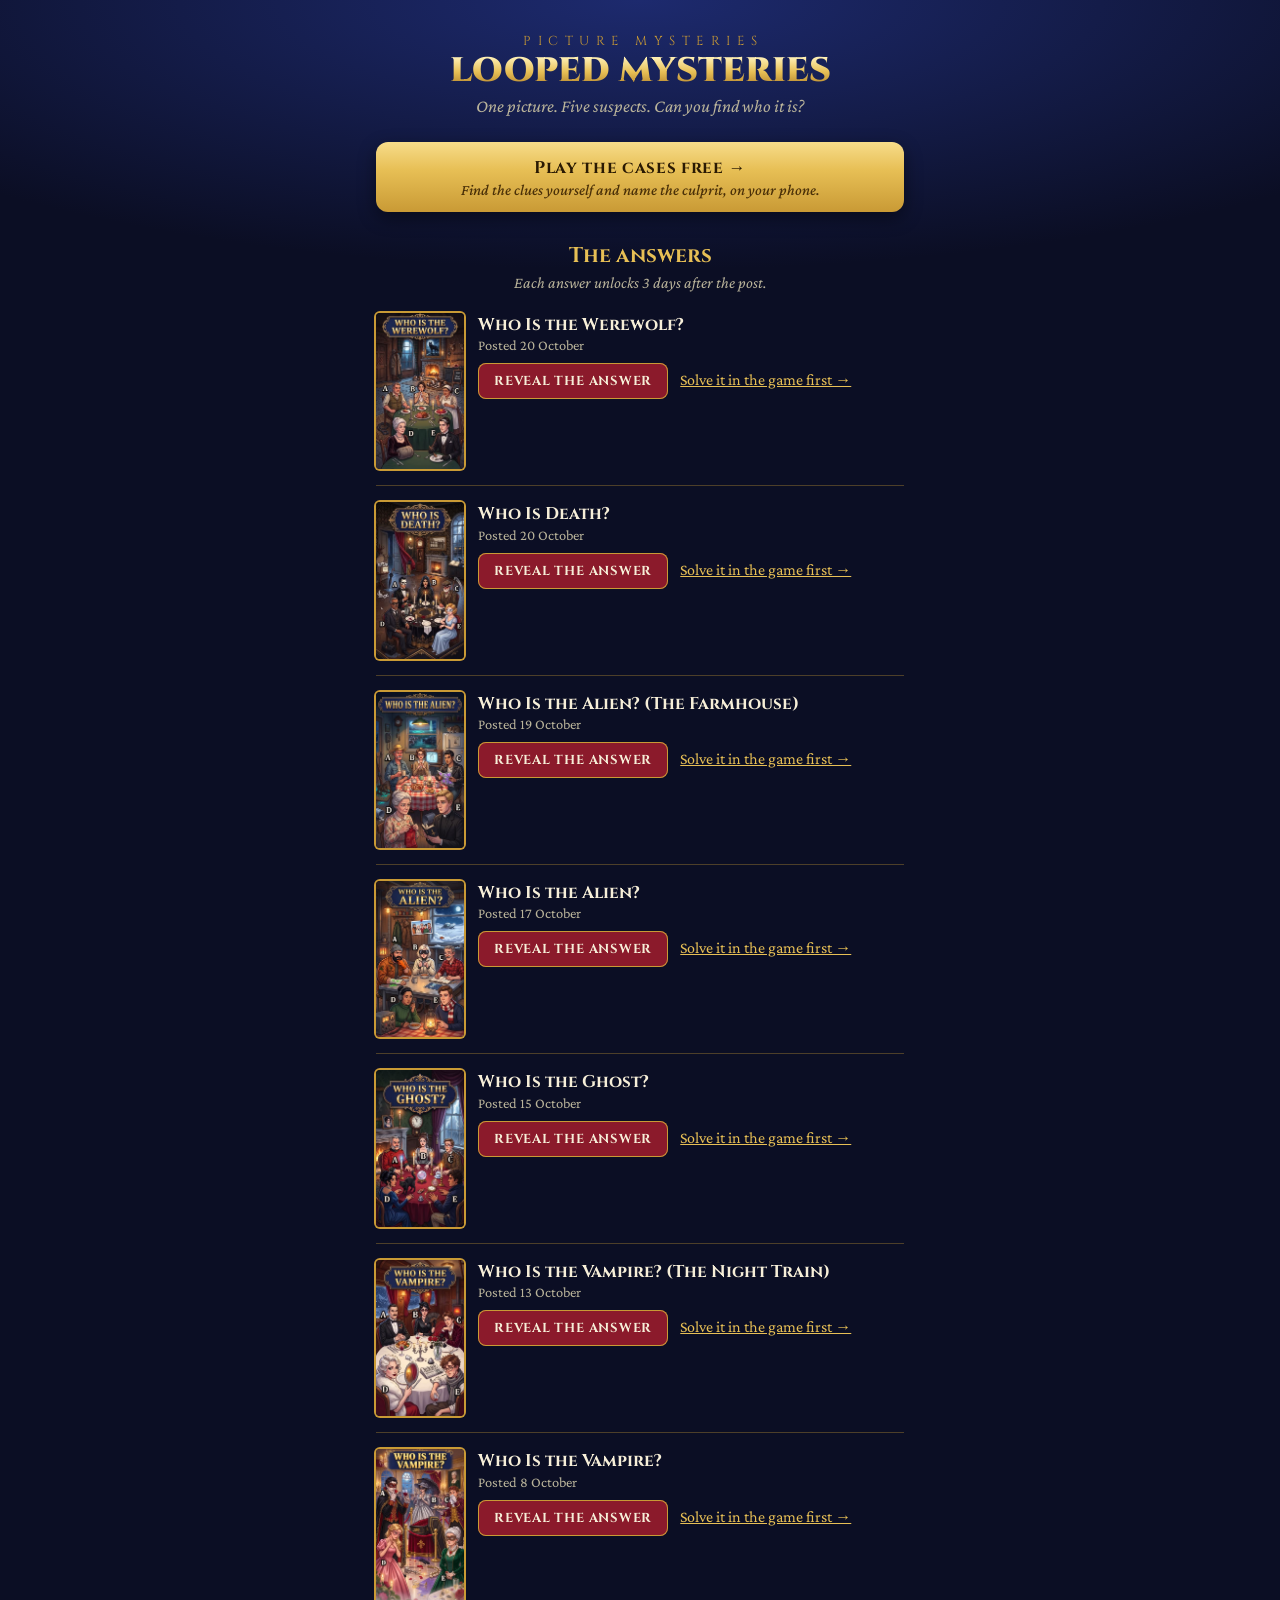
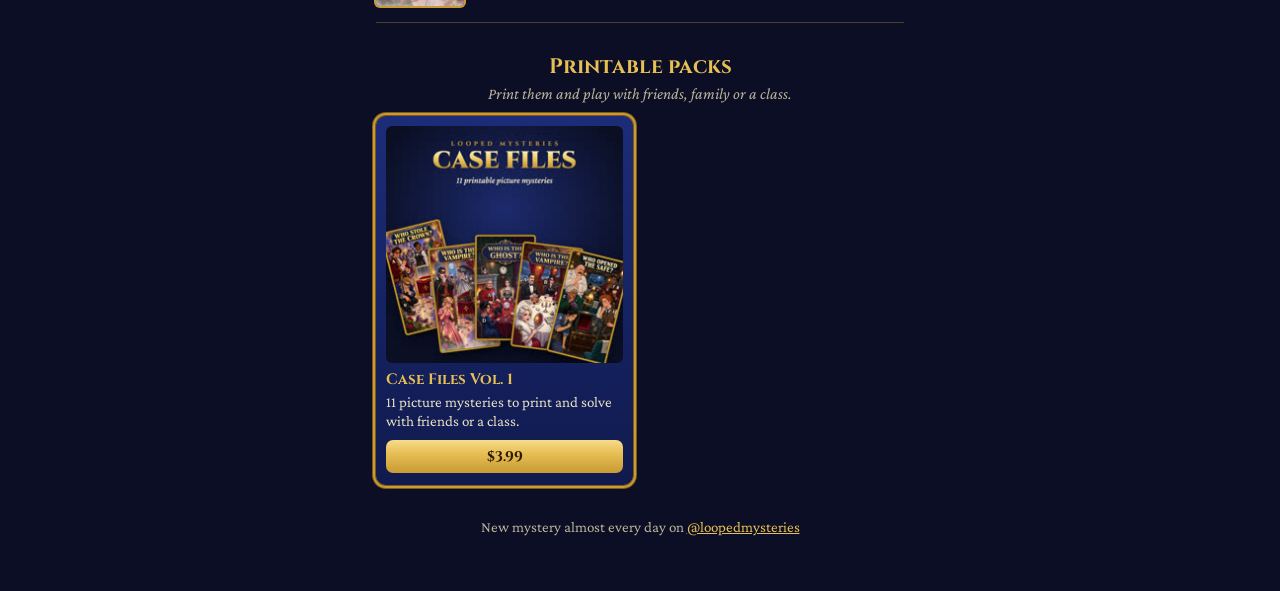
==== commit 20a6edee: "Update Looped Mysteries answers page and game Co-Authored-By: Claude Opus 5.5 <noreply@anthropic.com" ====
--- a/looped-mysteries/index.html
+++ b/looped-mysteries/index.html
@@ -79,7 +79,7 @@
 const PACKS = [{"url": "https://loopedmysteries.gumroad.com/l/case-files-vol-1", "image": "img/pack-vol1.jpg", "title": "Case Files Vol. 1", "text": "11 picture mysteries to print and solve with friends or a class.", "price": "$3.99"}, {"url": "https://loopedmysteries.gumroad.com/l/halloween-mystery-night", "image": "img/pack-halloween.jpg", "title": "Halloween Mystery Night", "text": "6 spooky cases plus invitations, ballot cards and a scoreboard for your party.", "price": "$4.99", "until": "2026-11-01"}];
 const FREE_URL = "";
 const UNLOCK_DAYS = 3;
-const CASES = [{"id": "werewolf", "title": "Who Is the Werewolf?", "posted": "2026-10-20", "culprit": "E", "who": "The Young Lord", "answer": "The wolf in the painting has a pale streak on its head, just like the white streak in the Young Lord's hair. And he is the one guest who won't touch silver: gloves on at dinner, a wooden spoon, his silver fork and knife left alone.", "game": true}, {"id": "death", "title": "Who Is Death?", "posted": "2026-10-20", "culprit": "E", "who": "The Young Guest", "answer": "The appointment book on the sideboard says it: someone is expected tonight at 12:00. It is two minutes to midnight, and the Young Guest is keeping an eye on her watch. Every other sign of Death in this room has an ordinary explanation. Hers doesn't.", "game": true}, {"id": "alien2", "title": "Who Is the Alien? (The Farmhouse)", "posted": "2026-10-19", "culprit": "E", "who": "The Preacher", "answer": "Look at the church picnic flyer on the fridge: the town's pastor is an old bald man. This young 'preacher' looks like the sketch on the news, his car is parked at the crop circle, and he is holding his Bible upside down.", "game": true}, {"id": "alien", "title": "Who Is the Alien?", "posted": "2026-10-17", "culprit": "E", "who": "The Glaciologist", "answer": "Look at the team photo: the real Glaciologist wears the same striped scarf, but he has a beard and glasses. Something walked in from that saucer tonight and took his place, almost perfectly.", "game": true}, {"id": "ghost", "title": "Who Is the Ghost?", "posted": "2026-10-15", "culprit": "D", "who": "The Heiress", "answer": "Look at the mantelpiece: a photograph tied with a black mourning ribbon, and the girl in it is the Heiress. Cats always know. That is why it hisses at her.", "game": true}, {"id": "train", "title": "Who Is the Vampire? (The Night Train)", "posted": "2026-10-13", "culprit": "E", "who": "The Student in the scarf", "answer": "Read the newspaper: BURIED YESTERDAY, above a photo of the Student. The stain on his scarf is where he was bitten. He died, and he rose again.", "game": true}, {"id": "vampire", "title": "Who Is the Vampire?", "posted": "2026-10-08", "culprit": "E", "who": "The Countess", "answer": "The portrait on the wall is three hundred years old, and it shows the Countess exactly as she stands tonight, down to the ruby brooch. She has not aged a day.", "game": true}, {"id": "crown", "title": "Who Stole the Crown?", "posted": "2026-09-22", "culprit": "E", "who": "The Guest with the gift box", "answer": "A crown is far too big for a pocket. The Guest with the gift box is the only one with somewhere to hide it, at a ball where nobody else brought a gift.", "game": true}];
+const CASES = [{"id": "werewolf", "title": "Who Is the Werewolf?", "posted": "2026-10-20", "culprit": "E", "who": "The Young Lord", "answer": "The wolf in the painting has a pale streak on its head, just like the white streak in the Young Lord's hair. And he is the one guest who won't touch silver: gloves on at dinner, a wooden spoon, his silver fork and knife left alone.", "game": true}, {"id": "death", "title": "Who Is Death?", "posted": "2026-10-20", "culprit": "E", "who": "The Young Guest", "answer": "The appointment book on the sideboard says it: someone is expected tonight at 12:00. It is two minutes to midnight, and the Young Guest is keeping an eye on her watch. Every other sign of Death in this room has an ordinary explanation. Hers doesn't.", "game": true}, {"id": "alien2", "title": "Who Is the Alien? (The Farmhouse)", "posted": "2026-10-19", "culprit": "E", "who": "The Preacher", "answer": "Look at the church picnic flyer on the fridge: the town's pastor is an old bald man. This young 'preacher' looks like the sketch on the news, his car is parked at the crop circle, and he is holding his Bible upside down.", "game": true}, {"id": "alien", "title": "Who Is the Alien?", "posted": "2026-10-17", "culprit": "E", "who": "The Glaciologist", "answer": "Look at the team photo: the real Glaciologist wears the same striped scarf, but he has a beard and glasses. Something walked in from that saucer tonight and took his place, almost perfectly.", "game": true}, {"id": "ghost", "title": "Who Is the Ghost?", "posted": "2026-10-15", "culprit": "D", "who": "The Heiress", "answer": "Look at the mantelpiece: a photograph tied with a black mourning ribbon, and the girl in it is the Heiress. Cats always know. That is why it hisses at her.", "game": true}, {"id": "train", "title": "Who Is the Vampire? (The Night Train)", "posted": "2026-10-13", "culprit": "E", "who": "The Student in the scarf", "answer": "Read the newspaper: BURIED YESTERDAY, above a photo of the Student. The stain on his scarf is where he was bitten. He died, and he rose again.", "game": true}, {"id": "vampire", "title": "Who Is the Vampire?", "posted": "2026-10-08", "culprit": "E", "who": "The Countess", "answer": "The portrait on the wall is three hundred years old, and it shows the Countess exactly as she stands tonight, down to the ruby brooch. She has not aged a day.", "game": true}];
 
 // Records a click event in GoatCounter when the counter is on; does nothing otherwise.
 const track = (path, title) => window.goatcounter && window.goatcounter.count && window.goatcounter.count({ path, title, event: true });
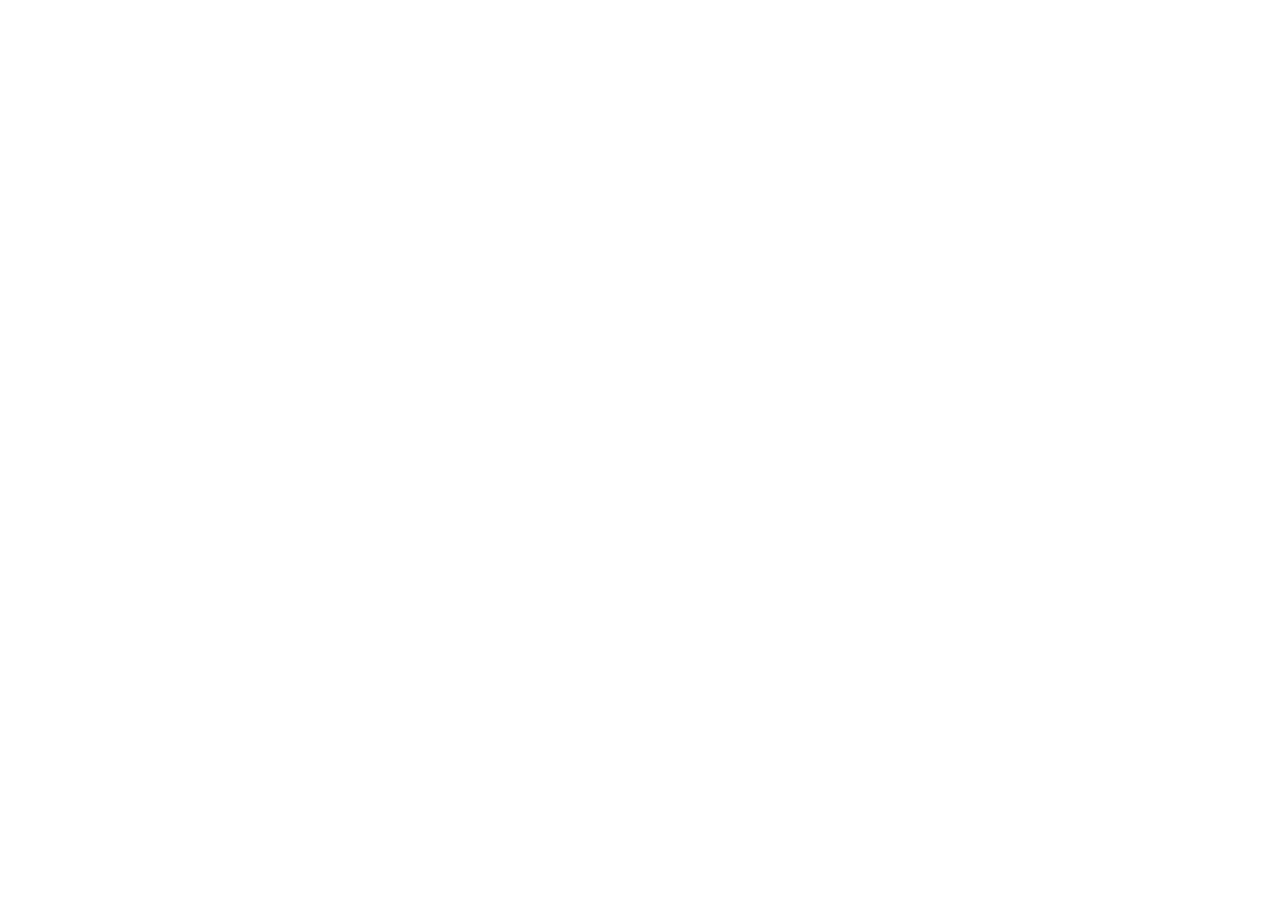
==== commit 77d1c3f1: "Move Looped Mysteries to loopedmysteries.me Co-Authored-By: Claude Opus 5.5 <noreply@anthropic.com>" ====
--- a/looped-mysteries/index.html
+++ b/looped-mysteries/index.html
@@ -2,146 +2,12 @@
 <html lang="en">
 <head>
 <meta charset="utf-8" />
-<meta name="viewport" content="width=device-width, initial-scale=1" />
-<title>Looped Mysteries</title>
-<meta name="description" content="Play the Looped Mysteries picture puzzles free on your phone, and check the answers to every case from Instagram." />
-<meta name="theme-color" content="#0b0e24" />
-<link rel="preconnect" href="https://fonts.googleapis.com" />
-<link rel="preconnect" href="https://fonts.gstatic.com" crossorigin />
-<link href="https://fonts.googleapis.com/css2?family=Cinzel:wght@700;900&family=Crimson+Pro:ital,wght@0,500;0,700;1,500&display=swap" rel="stylesheet" />
-<style>
-:root { --gold: #e7bf55; --gold-mid: #c99a35; --gold-deep: #7d5a1a; --ink: #0b0e24; --text: #f6eed8; --muted: #b9b39a; --wine: #8b1a2b; }
-* { box-sizing: border-box; }
-body { margin: 0; background: radial-gradient(ellipse 120% 50% at 50% 0%, #1d2a6e 0%, var(--ink) 60%) fixed, var(--ink);
-  color: var(--text); font-family: 'Crimson Pro', Georgia, serif; font-size: 18px; }
-main { max-width: 560px; margin: 0 auto; padding: 32px 16px 56px; }
-.display { font-family: 'Cinzel', Georgia, serif; }
-header { text-align: center; margin-bottom: 26px; }
-header .kicker { font-size: 13px; letter-spacing: 0.5em; padding-left: 0.5em; color: var(--gold-mid); }
-header h1 { margin: 4px 0 6px; font-size: 34px; font-weight: 900; line-height: 1.05;
-  background: linear-gradient(180deg, #fff1b8 8%, var(--gold) 50%, #b0802a 92%); -webkit-background-clip: text; background-clip: text; color: transparent; }
-header p { margin: 0; color: var(--muted); font-style: italic; }
-section h2.title { margin: 30px 0 4px; text-align: center; font-family: 'Cinzel', Georgia, serif; font-size: 21px; color: var(--gold); }
-section .lead { margin: 0 0 6px; text-align: center; color: var(--muted); font-style: italic; font-size: 16px; }
-.packs { display: grid; grid-template-columns: 1fr 1fr; gap: 14px; margin-top: 14px; }
-.pack { display: flex; flex-direction: column; padding: 10px 10px 12px; border-radius: 10px; text-decoration: none; color: var(--text);
-  background: linear-gradient(180deg, #1c2c78, #101a4e); box-shadow: 0 0 0 1px var(--gold-deep), 0 0 0 3px var(--gold-mid), 0 0 0 4px var(--gold-deep); }
-.pack img { width: 100%; aspect-ratio: 1; object-fit: cover; border-radius: 6px; margin-bottom: 8px; }
-.pack b { font-family: 'Cinzel', Georgia, serif; font-size: 15px; line-height: 1.2; color: var(--gold); }
-.pack span { flex: 1; margin: 4px 0 10px; font-size: 15px; line-height: 1.25; color: #e9dfc2; }
-.pack .go { flex: none; margin: 0; padding: 7px 0; border-radius: 7px; text-align: center; background: linear-gradient(180deg, #f7dc8a, var(--gold) 40%, var(--gold-mid));
-  color: #2a1a03; font-family: 'Cinzel', Georgia, serif; font-weight: 700; font-size: 14px; }
-.solve { display: inline-block; margin-left: 12px; color: var(--gold); font-size: 16px; }
-.play { display: block; margin: 0 0 22px; padding: 14px 18px; border-radius: 12px; text-align: center; text-decoration: none;
-  background: linear-gradient(180deg, #f7dc8a, var(--gold) 40%, var(--gold-mid)); color: #2a1a03;
-  font-family: 'Cinzel', Georgia, serif; font-weight: 700; font-size: 17px; letter-spacing: 0.04em; box-shadow: 0 6px 18px rgba(0,0,0,0.45); }
-.play span { display: block; margin-top: 2px; font-family: 'Crimson Pro', Georgia, serif; font-weight: 500; font-style: italic; font-size: 15.5px; letter-spacing: 0; color: #4a3008; }
-.cta-free { display: block; margin: 14px 0 0; text-align: center; color: var(--gold); font-size: 16.5px; }
-.more { display: inline-block; margin-top: 8px; color: var(--gold); font-size: 16px; }
-.case { display: grid; grid-template-columns: 88px minmax(0, 1fr); gap: 14px; padding: 16px 0; border-bottom: 1px solid rgba(201,154,53,0.35); }
-.case img { width: 88px; aspect-ratio: 9 / 16; object-fit: cover; border-radius: 4px; box-shadow: 0 0 0 2px var(--gold-mid); }
-.case h2 { margin: 2px 0 2px; font-family: 'Cinzel', Georgia, serif; font-size: 17px; line-height: 1.2; }
-.case .date { color: var(--muted); font-size: 14.5px; margin-bottom: 10px; }
-.reveal { padding: 9px 16px; border: 0; border-radius: 8px; cursor: pointer; background: var(--wine); color: var(--text);
-  box-shadow: inset 0 0 0 1px var(--gold-mid); font-family: 'Cinzel', Georgia, serif; font-weight: 700; font-size: 13px; letter-spacing: 0.06em; }
-.locked { color: var(--muted); font-style: italic; font-size: 16px; }
-.reveal.early { display: inline-block; margin-top: 10px; padding: 10px 16px; text-decoration: none; color: #1a1206;
-  background: linear-gradient(180deg, #f7dc8a 0%, var(--gold) 45%, var(--gold-mid) 100%); box-shadow: 0 4px 12px rgba(0,0,0,0.4); }
-.reveal.early small { display: block; margin-top: 3px; font-family: 'Crimson Pro', Georgia, serif; font-weight: 500; font-style: italic;
-  font-size: 14px; letter-spacing: 0; text-transform: none; color: #3a2a10; }
-.answer { font-size: 17px; line-height: 1.4; }
-.answer b { font-family: 'Cinzel', Georgia, serif; color: var(--gold); }
-footer { margin-top: 34px; text-align: center; color: var(--muted); font-size: 15px; }
-footer a { color: var(--gold); }
-</style>
+<title>Looped Mysteries has moved</title>
+<meta name="robots" content="noindex" />
+<link rel="canonical" href="https://loopedmysteries.me/" />
+<meta http-equiv="refresh" content="0; url=https://loopedmysteries.me/" />
+<script>location.replace('https://loopedmysteries.me/' + location.search + location.hash);</script>
+<style>body{margin:0;min-height:100vh;display:grid;place-items:center;background:#0b0e24;color:#f6eed8;font:18px Georgia,serif}a{color:#e7bf55}</style>
 </head>
-<body>
-<main>
-  <header>
-    <div class="kicker display">PICTURE MYSTERIES</div>
-    <h1 class="display">LOOPED MYSTERIES</h1>
-    <p>One picture. Five suspects. Can you find who it is?</p>
-  </header>
-  <a class="play" href="play/">Play the cases free →<span>Find the clues yourself and name the culprit, on your phone.</span></a>
-  <section>
-    <h2 class="title">The answers</h2>
-    <p class="lead">Each answer unlocks 3 days after the post.</p>
-    <div id="list"></div>
-  </section>
-  <section id="shop">
-    <h2 class="title">Printable packs</h2>
-    <p class="lead">Print them and play with friends, family or a class.</p>
-    <div class="packs" id="packs"></div>
-  </section>
-  <footer>New mystery almost every day on <a href="https://www.instagram.com/loopedmysteries/">@loopedmysteries</a></footer>
-</main>
-<script>
-const PACKS = [{"url": "https://loopedmysteries.gumroad.com/l/case-files-vol-1", "image": "img/pack-vol1.jpg", "title": "Case Files Vol. 1", "text": "11 picture mysteries to print and solve with friends or a class.", "price": "$3.99"}, {"url": "https://loopedmysteries.gumroad.com/l/halloween-mystery-night", "image": "img/pack-halloween.jpg", "title": "Halloween Mystery Night", "text": "6 spooky cases plus invitations, ballot cards and a scoreboard for your party.", "price": "$4.99", "until": "2026-11-01"}];
-const FREE_URL = "";
-const UNLOCK_DAYS = 3;
-const CASES = [{"id": "werewolf", "title": "Who Is the Werewolf?", "posted": "2026-10-20", "culprit": "E", "who": "The Young Lord", "answer": "The wolf in the painting has a pale streak on its head, just like the white streak in the Young Lord's hair. And he is the one guest who won't touch silver: gloves on at dinner, a wooden spoon, his silver fork and knife left alone.", "game": true}, {"id": "death", "title": "Who Is Death?", "posted": "2026-10-20", "culprit": "E", "who": "The Young Guest", "answer": "The appointment book on the sideboard says it: someone is expected tonight at 12:00. It is two minutes to midnight, and the Young Guest is keeping an eye on her watch. Every other sign of Death in this room has an ordinary explanation. Hers doesn't.", "game": true}, {"id": "alien2", "title": "Who Is the Alien? (The Farmhouse)", "posted": "2026-10-19", "culprit": "E", "who": "The Preacher", "answer": "Look at the church picnic flyer on the fridge: the town's pastor is an old bald man. This young 'preacher' looks like the sketch on the news, his car is parked at the crop circle, and he is holding his Bible upside down.", "game": true}, {"id": "alien", "title": "Who Is the Alien?", "posted": "2026-10-17", "culprit": "E", "who": "The Glaciologist", "answer": "Look at the team photo: the real Glaciologist wears the same striped scarf, but he has a beard and glasses. Something walked in from that saucer tonight and took his place, almost perfectly.", "game": true}, {"id": "ghost", "title": "Who Is the Ghost?", "posted": "2026-10-15", "culprit": "D", "who": "The Heiress", "answer": "Look at the mantelpiece: a photograph tied with a black mourning ribbon, and the girl in it is the Heiress. Cats always know. That is why it hisses at her.", "game": true}, {"id": "train", "title": "Who Is the Vampire? (The Night Train)", "posted": "2026-10-13", "culprit": "E", "who": "The Student in the scarf", "answer": "Read the newspaper: BURIED YESTERDAY, above a photo of the Student. The stain on his scarf is where he was bitten. He died, and he rose again.", "game": true}, {"id": "vampire", "title": "Who Is the Vampire?", "posted": "2026-10-08", "culprit": "E", "who": "The Countess", "answer": "The portrait on the wall is three hundred years old, and it shows the Countess exactly as she stands tonight, down to the ruby brooch. She has not aged a day.", "game": true}];
-
-// Records a click event in GoatCounter when the counter is on; does nothing otherwise.
-const track = (path, title) => window.goatcounter && window.goatcounter.count && window.goatcounter.count({ path, title, event: true });
-
-const today = new Date();
-document.querySelector('.play').addEventListener('click', () => track('click-play', 'Play the cases'));
-
-const shop = document.getElementById('packs');
-for (const pack of PACKS) {
-  if (pack.until && today >= new Date(pack.until + 'T00:00:00')) continue;
-  const card = document.createElement('a');
-  card.className = 'pack';
-  card.href = pack.url;
-  card.innerHTML = `<img src="${pack.image}" alt="" loading="lazy" /><b>${pack.title}</b><span>${pack.text}</span><div class="go">${pack.price}</div>`;
-  card.addEventListener('click', () => track(`click-pack-${pack.title}`, `Shop: ${pack.title}`));
-  shop.append(card);
-}
-if (FREE_URL) {
-  shop.insertAdjacentHTML('afterend', `<a class="cta-free" href="${FREE_URL}">Or try 3 printable cases for free →</a>`);
-  document.querySelector('.cta-free').addEventListener('click', () => track('click-free-sample', 'Free sample link'));
-}
-
-const list = document.getElementById('list');
-for (const c of CASES) {
-  const posted = new Date(c.posted + 'T12:00:00');
-  const unlock = new Date(posted.getTime() + UNLOCK_DAYS * 86400000);
-  const row = document.createElement('div');
-  row.className = 'case';
-  row.innerHTML = `<img src="img/${c.id}.jpg" alt="" loading="lazy" />
-    <div><h2>${c.title}</h2><div class="date">Posted ${posted.toLocaleDateString('en-GB', { day: 'numeric', month: 'long' })}</div><div class="slot"></div></div>`;
-  const slot = row.querySelector('.slot');
-  if (today < unlock) {
-    slot.innerHTML = `<div class="locked">Still under investigation. Answer unlocks on ${unlock.toLocaleDateString('en-GB', { day: 'numeric', month: 'long' })}.</div>`;
-    // Can't wait: the game sells early access to the locked case, and solving it shows the answer.
-    const early = document.createElement('a');
-    early.className = 'reveal early';
-    early.href = `play/?case=${c.id}`;
-    early.innerHTML = 'Can’t wait? Play it now · $1.99<small>Solve it in the game and see the answer today</small>';
-    early.addEventListener('click', () => track(`click-early-${c.id}`, `Play now: ${c.title}`));
-    slot.append(early);
-  } else {
-    const button = document.createElement('button');
-    button.className = 'reveal';
-    button.textContent = 'REVEAL THE ANSWER';
-    button.addEventListener('click', () => {
-      track(`reveal-${c.id}`, `Reveal: ${c.title}`);
-      slot.innerHTML = `<div class="answer"><b>${c.culprit}</b> · ${c.who}. ${c.answer}</div>
-        <a class="more" href="#shop">More mysteries to print ↓</a>`;
-    });
-    slot.append(button);
-    // Every listed case is in the web game: invite a try before the answer.
-    {
-      const solve = document.createElement('a');
-      solve.className = 'solve';
-      solve.href = `play/?case=${c.id}`;
-      solve.textContent = 'Solve it in the game first →';
-      solve.addEventListener('click', () => track(`click-solve-${c.id}`, `Solve in game: ${c.title}`));
-      slot.append(solve);
-    }
-  }
-  list.append(row);
-}
-</script>
-</body>
+<body><p>Looped Mysteries has moved to <a href="https://loopedmysteries.me/">loopedmysteries.me</a>.</p></body>
 </html>
